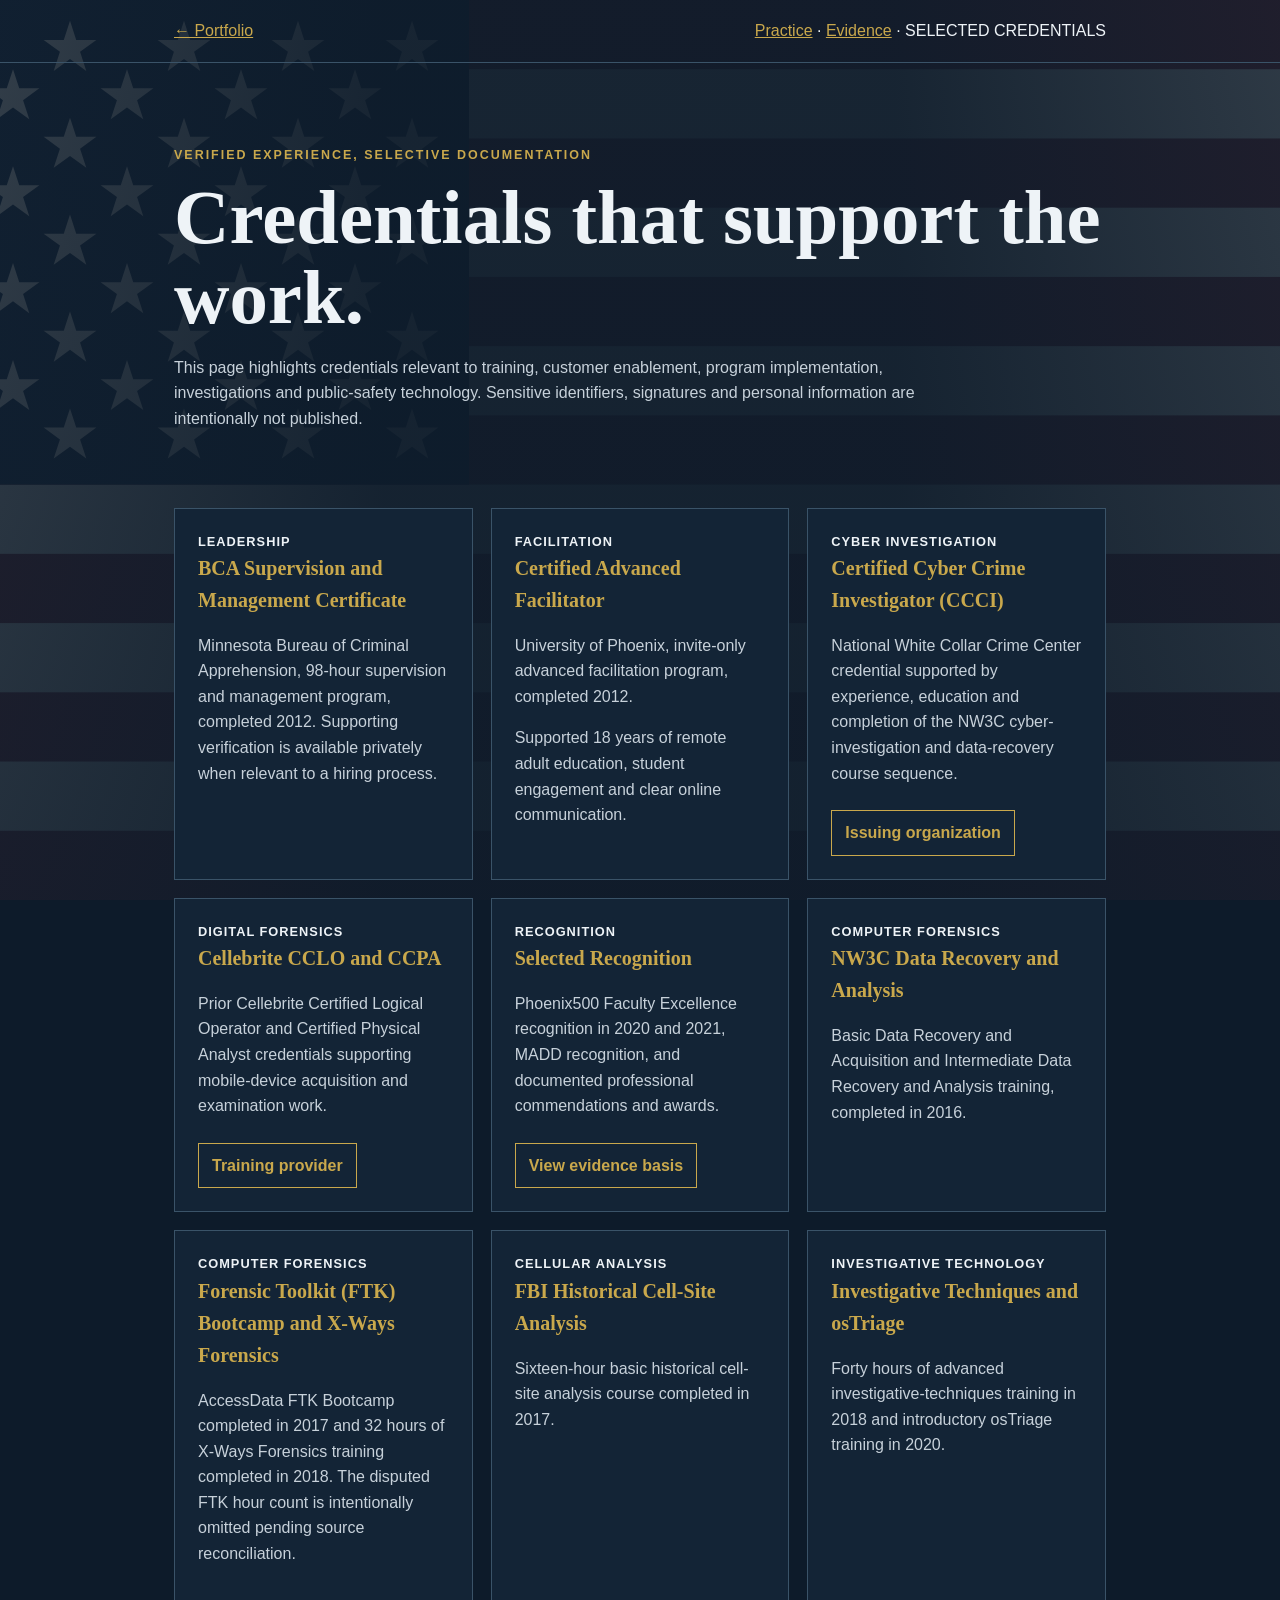
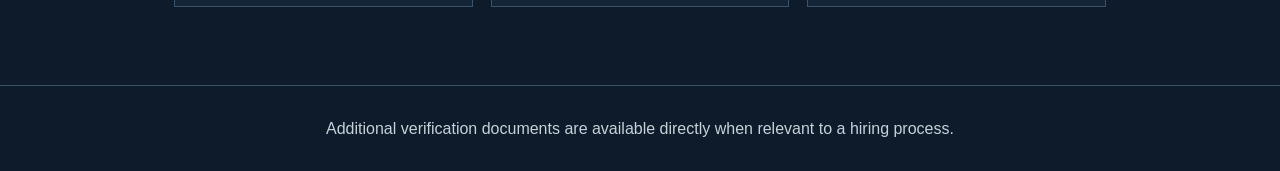
==== credentials.html @ f88aceea "Merge cc79af86b27070458f4d39dc75e266ed11f400db into a8018fe9bbebf81c0fb57d9bc618fae2a28ee310" ====
<!doctype html>
<html lang="en">
<head>
  <meta charset="utf-8">
  <meta name="viewport" content="width=device-width, initial-scale=1">
  <title>Troy Hokanson | Credentials</title>
  <meta name="description" content="Selected leadership, facilitation, investigative and digital-forensic credentials for Troy Hokanson.">
  <link rel="canonical" href="https://TroyHokanson.com/credentials.html">
  <style>
    :root { --navy:#0d1b2a; --gold:#c9a84c; --text:#eef3f7; --muted:#c7d1da; --card:#132436; --line:#3a5368; }
    * { box-sizing:border-box; }
    body { margin:0; background:var(--navy); color:var(--text); font-family:Arial,sans-serif; line-height:1.6; }
    a { color:var(--gold); }
    a:focus-visible { outline:3px solid var(--gold); outline-offset:4px; }
    .skip-link { position:absolute; left:-9999px; top:0; padding:10px 14px; background:var(--gold); color:var(--navy); }
    .skip-link:focus { left:12px; top:12px; }
    nav { border-bottom:1px solid var(--line); }
    nav div, main { max-width:980px; margin:auto; padding:18px 24px; }
    nav div { display:flex; justify-content:space-between; gap:18px; }
    .hero { padding:65px 0 30px; }
    .eyebrow { color:var(--gold); font-size:.78rem; font-weight:700; letter-spacing:2px; text-transform:uppercase; }
    h1, h2 { font-family:Georgia,serif; }
    h1 { font-size:clamp(2.5rem,7vw,4.8rem); line-height:1.05; margin:12px 0; }
    .lead { color:var(--muted); max-width:780px; }
    .grid { display:grid; grid-template-columns:repeat(auto-fit,minmax(270px,1fr)); gap:18px; margin:30px 0 60px; }
    .card { background:var(--card); border:1px solid var(--line); padding:23px; }
    .card h2 { font-size:1.25rem; color:var(--gold); margin-top:0; }
    .card p { color:var(--muted); }
    .tag { font-size:.8rem; font-weight:700; text-transform:uppercase; letter-spacing:1px; }
    .btn { display:inline-block; border:1px solid var(--gold); padding:9px 13px; text-decoration:none; font-weight:700; margin-top:8px; }
    footer { border-top:1px solid var(--line); text-align:center; padding:30px; color:var(--muted); }
  </style>
  <link rel="stylesheet" href="assets/flag-theme.css?v=20260912">
</head>
<body>
  <a class="skip-link" href="#main">Skip to main content</a>
  <nav aria-label="Credential navigation"><div><a href="index.html">← Portfolio</a><span><a href="practice.html">Practice</a> · <a href="evidence.html">Evidence</a> · SELECTED CREDENTIALS</span></div></nav>
  <main id="main">
    <header class="hero">
      <div class="eyebrow">Verified Experience, Selective Documentation</div>
      <h1>Credentials that support the work.</h1>
      <p class="lead">This page highlights credentials relevant to training, customer enablement, program implementation, investigations and public-safety technology. Sensitive identifiers, signatures and personal information are intentionally not published.</p>
    </header>
    <div class="grid">
      <article class="card"><div class="tag">Leadership</div><h2>BCA Supervision and Management Certificate</h2><p>Minnesota Bureau of Criminal Apprehension, 98-hour supervision and management program, completed 2012. Supporting verification is available privately when relevant to a hiring process.</p></article>
      <article class="card"><div class="tag">Facilitation</div><h2>Certified Advanced Facilitator</h2><p>University of Phoenix, invite-only advanced facilitation program, completed 2012.</p><p>Supported 18 years of remote adult education, student engagement and clear online communication.</p></article>
      <article class="card"><div class="tag">Cyber Investigation</div><h2>Certified Cyber Crime Investigator (CCCI)</h2><p>National White Collar Crime Center credential supported by experience, education and completion of the NW3C cyber-investigation and data-recovery course sequence.</p><a class="btn" href="https://www.nw3c.org/" target="_blank" rel="noopener noreferrer">Issuing organization</a></article>
      <article class="card"><div class="tag">Digital Forensics</div><h2>Cellebrite CCLO and CCPA</h2><p>Prior Cellebrite Certified Logical Operator and Certified Physical Analyst credentials supporting mobile-device acquisition and examination work.</p><a class="btn" href="https://cellebrite.com/en/training/" target="_blank" rel="noopener noreferrer">Training provider</a></article>
      <article class="card"><div class="tag">Recognition</div><h2>Selected Recognition</h2><p>Phoenix500 Faculty Excellence recognition in 2020 and 2021, MADD recognition, and documented professional commendations and awards.</p><a class="btn" href="evidence.html#AWARD-PHOENIX500">View evidence basis</a></article>
      <article class="card"><div class="tag">Computer Forensics</div><h2>NW3C Data Recovery and Analysis</h2><p>Basic Data Recovery and Acquisition and Intermediate Data Recovery and Analysis training, completed in 2016.</p></article>
      <article class="card"><div class="tag">Computer Forensics</div><h2>Forensic Toolkit (FTK) Bootcamp and X-Ways Forensics</h2><p>AccessData FTK Bootcamp completed in 2017 and 32 hours of X-Ways Forensics training completed in 2018. The disputed FTK hour count is intentionally omitted pending source reconciliation.</p></article>
      <article class="card"><div class="tag">Cellular Analysis</div><h2>FBI Historical Cell-Site Analysis</h2><p>Sixteen-hour basic historical cell-site analysis course completed in 2017.</p></article>
      <article class="card"><div class="tag">Investigative Technology</div><h2>Investigative Techniques and osTriage</h2><p>Forty hours of advanced investigative-techniques training in 2018 and introductory osTriage training in 2020.</p></article>
    </div>
  </main>
  <footer>Additional verification documents are available directly when relevant to a hiring process.</footer>
</body>
</html>
---- assets/flag-theme.css ----
/* A subdued flag behind the content; cards keep their opaque surfaces. */
body { isolation:isolate; }
body::before {
  content:"";
  position:fixed;
  inset:0;
  z-index:-1;
  pointer-events:none;
  background-image:
    linear-gradient(90deg,rgba(13,27,42,.82),rgba(13,27,42,.95) 30%,rgba(13,27,42,.95) 70%,rgba(13,27,42,.84)),
    linear-gradient(180deg,rgba(13,27,42,.1),rgba(13,27,42,.5)),
    url("flag-background.svg");
  background-size:cover;
  background-position:center;
  background-repeat:no-repeat;
}
.hero-wrap { background:transparent; }
@media (max-width:700px) {
  body::before { opacity:.55; background-position:left center; }
}
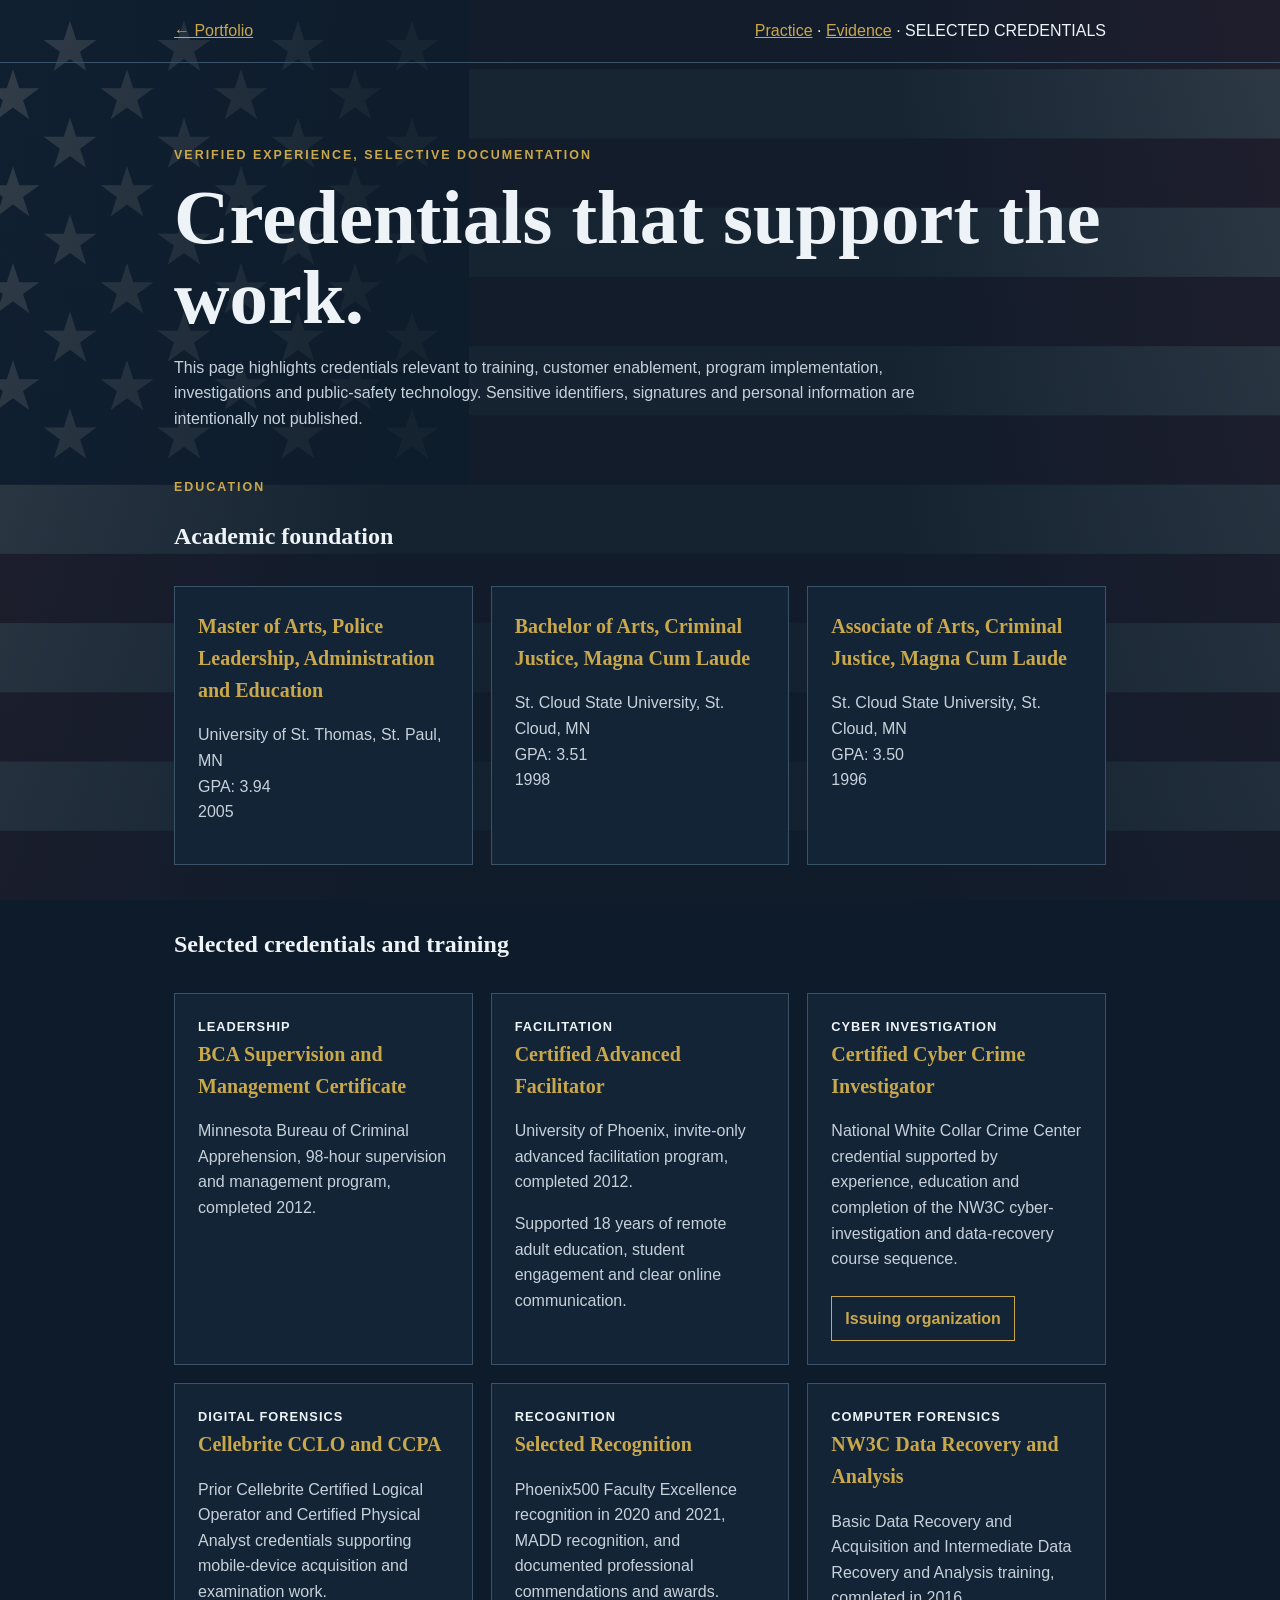
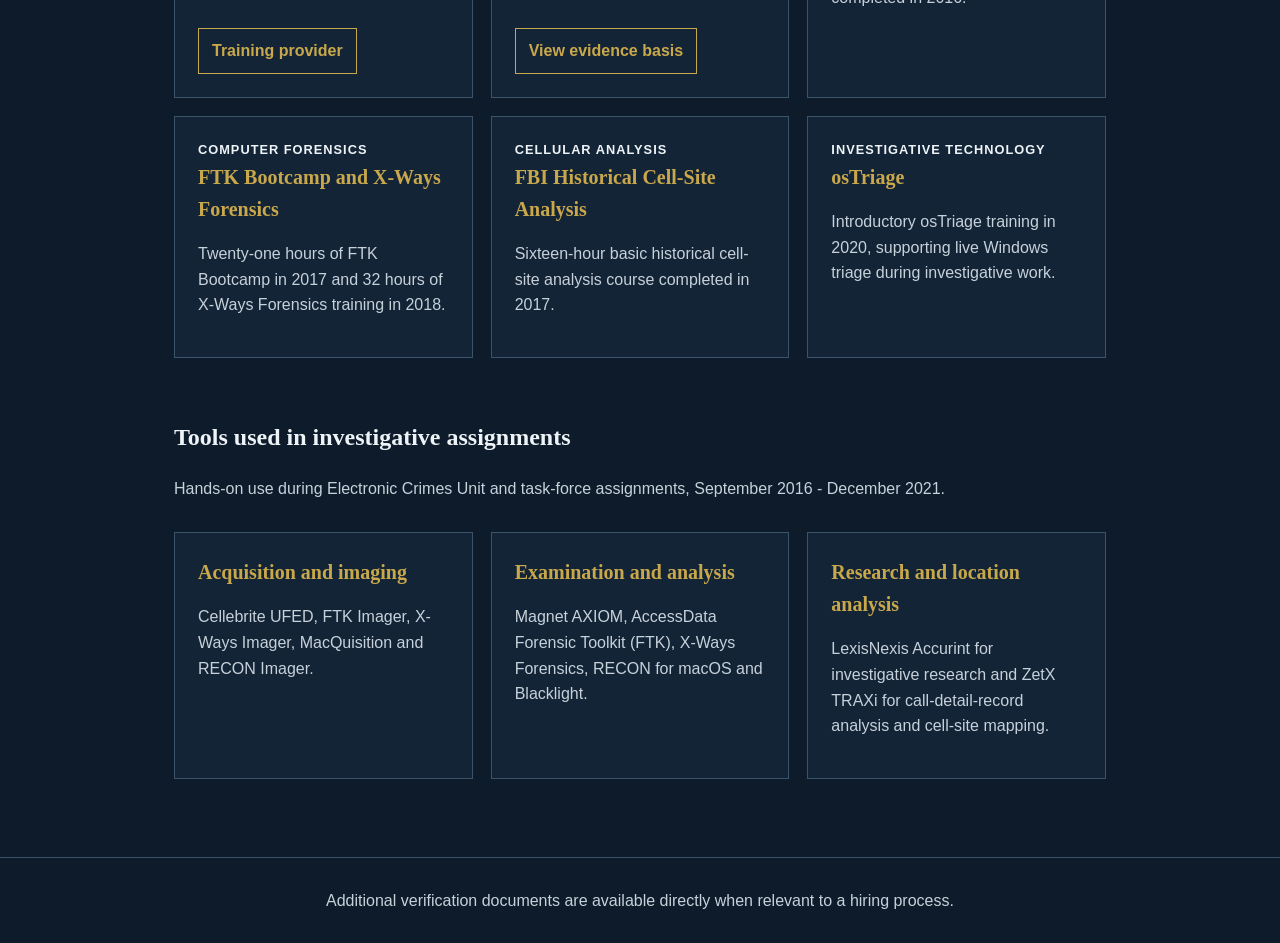
==== commit 391cb8fa: "Add portrait and verified education; correct portfolio experience claims" ====
--- a/credentials.html
+++ b/credentials.html
@@ -41,17 +41,31 @@
       <h1>Credentials that support the work.</h1>
       <p class="lead">This page highlights credentials relevant to training, customer enablement, program implementation, investigations and public-safety technology. Sensitive identifiers, signatures and personal information are intentionally not published.</p>
     </header>
+    <section id="education" aria-labelledby="education-heading">
+      <div class="eyebrow">Education</div><h2 id="education-heading">Academic foundation</h2>
+      <div class="grid">
+        <article class="card"><h2>Master of Arts, Police Leadership, Administration and Education</h2><p>University of St. Thomas, St. Paul, MN<br>GPA: 3.94<br>2005</p></article>
+        <article class="card"><h2>Bachelor of Arts, Criminal Justice, Magna Cum Laude</h2><p>St. Cloud State University, St. Cloud, MN<br>GPA: 3.51<br>1998</p></article>
+        <article class="card"><h2>Associate of Arts, Criminal Justice, Magna Cum Laude</h2><p>St. Cloud State University, St. Cloud, MN<br>GPA: 3.50<br>1996</p></article>
+      </div>
+    </section>
+    <h2>Selected credentials and training</h2>
     <div class="grid">
-      <article class="card"><div class="tag">Leadership</div><h2>BCA Supervision and Management Certificate</h2><p>Minnesota Bureau of Criminal Apprehension, 98-hour supervision and management program, completed 2012. Supporting verification is available privately when relevant to a hiring process.</p></article>
+      <article class="card"><div class="tag">Leadership</div><h2>BCA Supervision and Management Certificate</h2><p>Minnesota Bureau of Criminal Apprehension, 98-hour supervision and management program, completed 2012.</p></article>
       <article class="card"><div class="tag">Facilitation</div><h2>Certified Advanced Facilitator</h2><p>University of Phoenix, invite-only advanced facilitation program, completed 2012.</p><p>Supported 18 years of remote adult education, student engagement and clear online communication.</p></article>
-      <article class="card"><div class="tag">Cyber Investigation</div><h2>Certified Cyber Crime Investigator (CCCI)</h2><p>National White Collar Crime Center credential supported by experience, education and completion of the NW3C cyber-investigation and data-recovery course sequence.</p><a class="btn" href="https://www.nw3c.org/" target="_blank" rel="noopener noreferrer">Issuing organization</a></article>
+      <article class="card"><div class="tag">Cyber Investigation</div><h2>Certified Cyber Crime Investigator</h2><p>National White Collar Crime Center credential supported by experience, education and completion of the NW3C cyber-investigation and data-recovery course sequence.</p><a class="btn" href="https://www.nw3c.org/" target="_blank" rel="noopener noreferrer">Issuing organization</a></article>
       <article class="card"><div class="tag">Digital Forensics</div><h2>Cellebrite CCLO and CCPA</h2><p>Prior Cellebrite Certified Logical Operator and Certified Physical Analyst credentials supporting mobile-device acquisition and examination work.</p><a class="btn" href="https://cellebrite.com/en/training/" target="_blank" rel="noopener noreferrer">Training provider</a></article>
       <article class="card"><div class="tag">Recognition</div><h2>Selected Recognition</h2><p>Phoenix500 Faculty Excellence recognition in 2020 and 2021, MADD recognition, and documented professional commendations and awards.</p><a class="btn" href="evidence.html#AWARD-PHOENIX500">View evidence basis</a></article>
       <article class="card"><div class="tag">Computer Forensics</div><h2>NW3C Data Recovery and Analysis</h2><p>Basic Data Recovery and Acquisition and Intermediate Data Recovery and Analysis training, completed in 2016.</p></article>
-      <article class="card"><div class="tag">Computer Forensics</div><h2>Forensic Toolkit (FTK) Bootcamp and X-Ways Forensics</h2><p>AccessData FTK Bootcamp completed in 2017 and 32 hours of X-Ways Forensics training completed in 2018. The disputed FTK hour count is intentionally omitted pending source reconciliation.</p></article>
+      <article class="card"><div class="tag">Computer Forensics</div><h2>FTK Bootcamp and X-Ways Forensics</h2><p>Twenty-one hours of FTK Bootcamp in 2017 and 32 hours of X-Ways Forensics training in 2018.</p></article>
       <article class="card"><div class="tag">Cellular Analysis</div><h2>FBI Historical Cell-Site Analysis</h2><p>Sixteen-hour basic historical cell-site analysis course completed in 2017.</p></article>
-      <article class="card"><div class="tag">Investigative Technology</div><h2>Investigative Techniques and osTriage</h2><p>Forty hours of advanced investigative-techniques training in 2018 and introductory osTriage training in 2020.</p></article>
+      <article class="card"><div class="tag">Investigative Technology</div><h2>osTriage</h2><p>Introductory osTriage training in 2020, supporting live Windows triage during investigative work.</p></article>
     </div>
+    <section aria-labelledby="tools-heading"><h2 id="tools-heading">Tools used in investigative assignments</h2><p class="lead">Hands-on use during Electronic Crimes Unit and task-force assignments, September 2016 - December 2021.</p><div class="grid">
+      <article class="card"><h2>Acquisition and imaging</h2><p>Cellebrite UFED, FTK Imager, X-Ways Imager, MacQuisition and RECON Imager.</p></article>
+      <article class="card"><h2>Examination and analysis</h2><p>Magnet AXIOM, AccessData Forensic Toolkit (FTK), X-Ways Forensics, RECON for macOS and Blacklight.</p></article>
+      <article class="card"><h2>Research and location analysis</h2><p>LexisNexis Accurint for investigative research and ZetX TRAXi for call-detail-record analysis and cell-site mapping.</p></article>
+    </div></section>
   </main>
   <footer>Additional verification documents are available directly when relevant to a hiring process.</footer>
 </body>
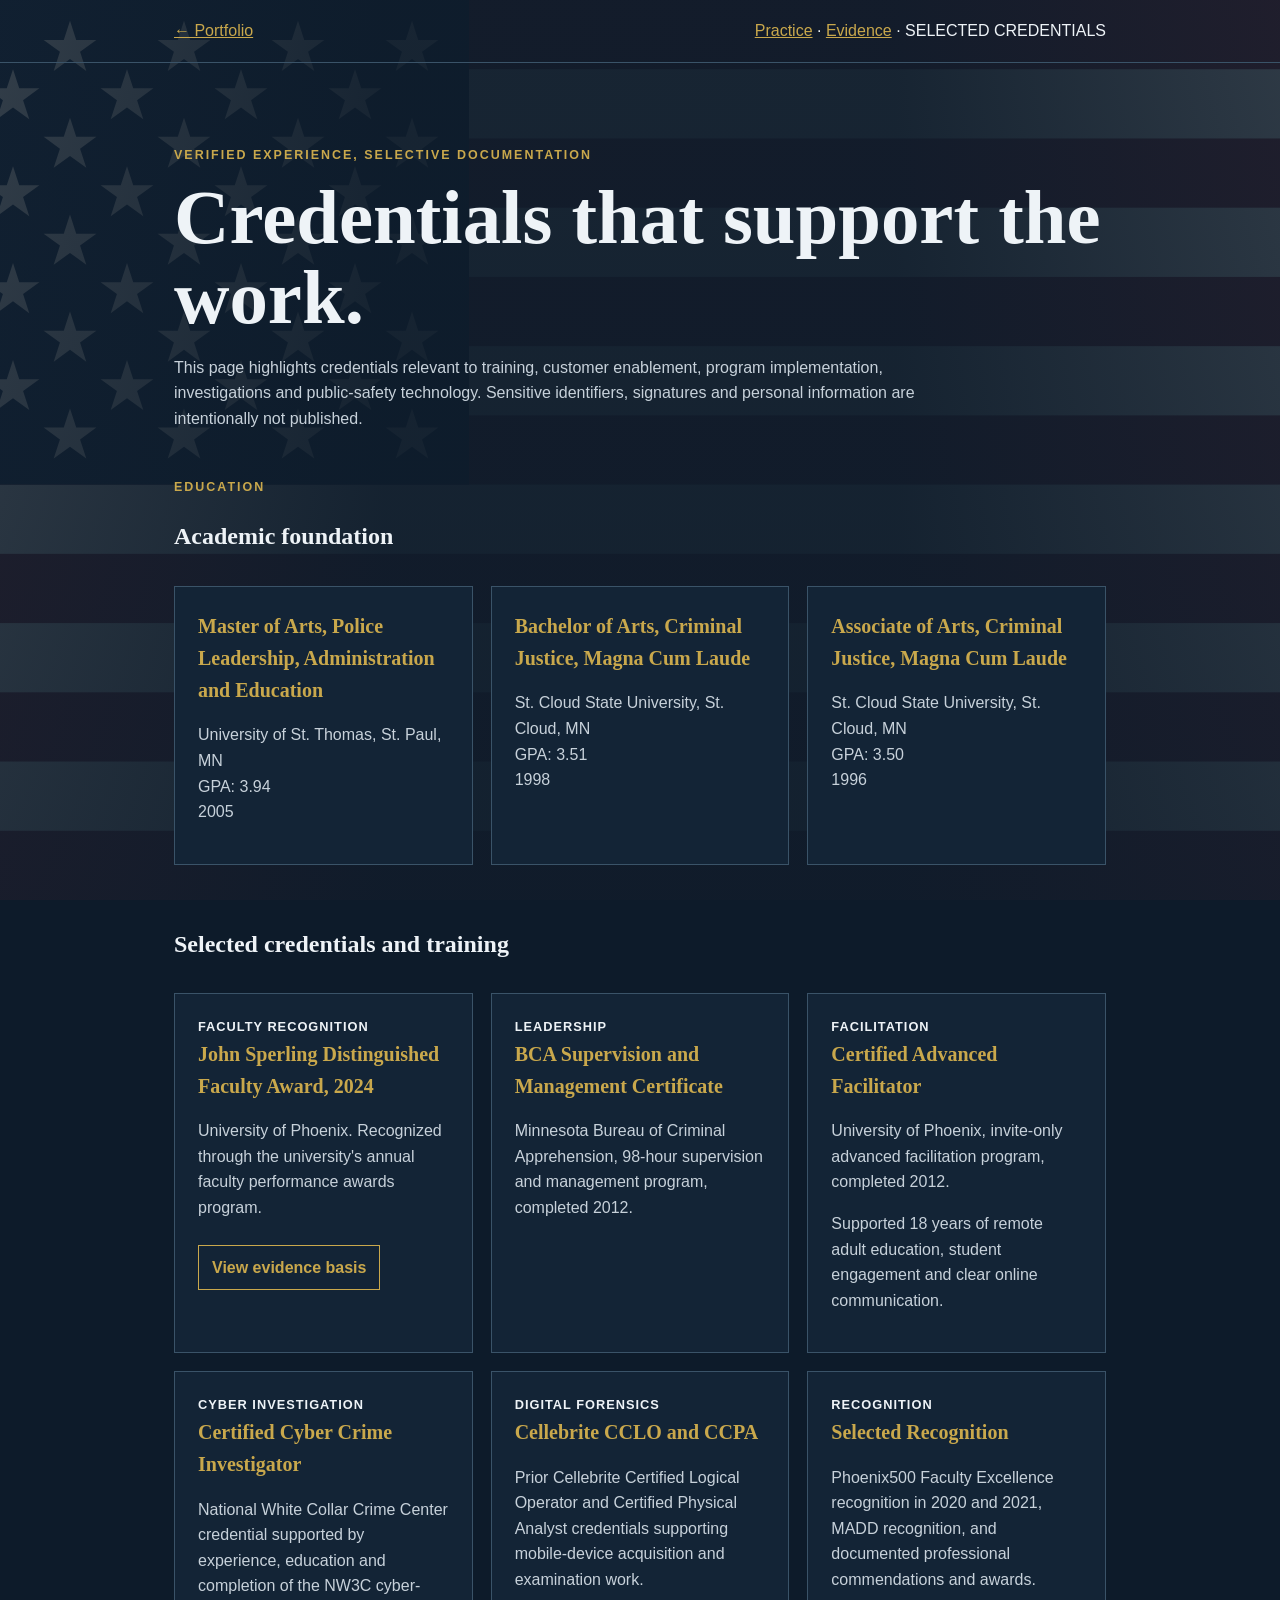
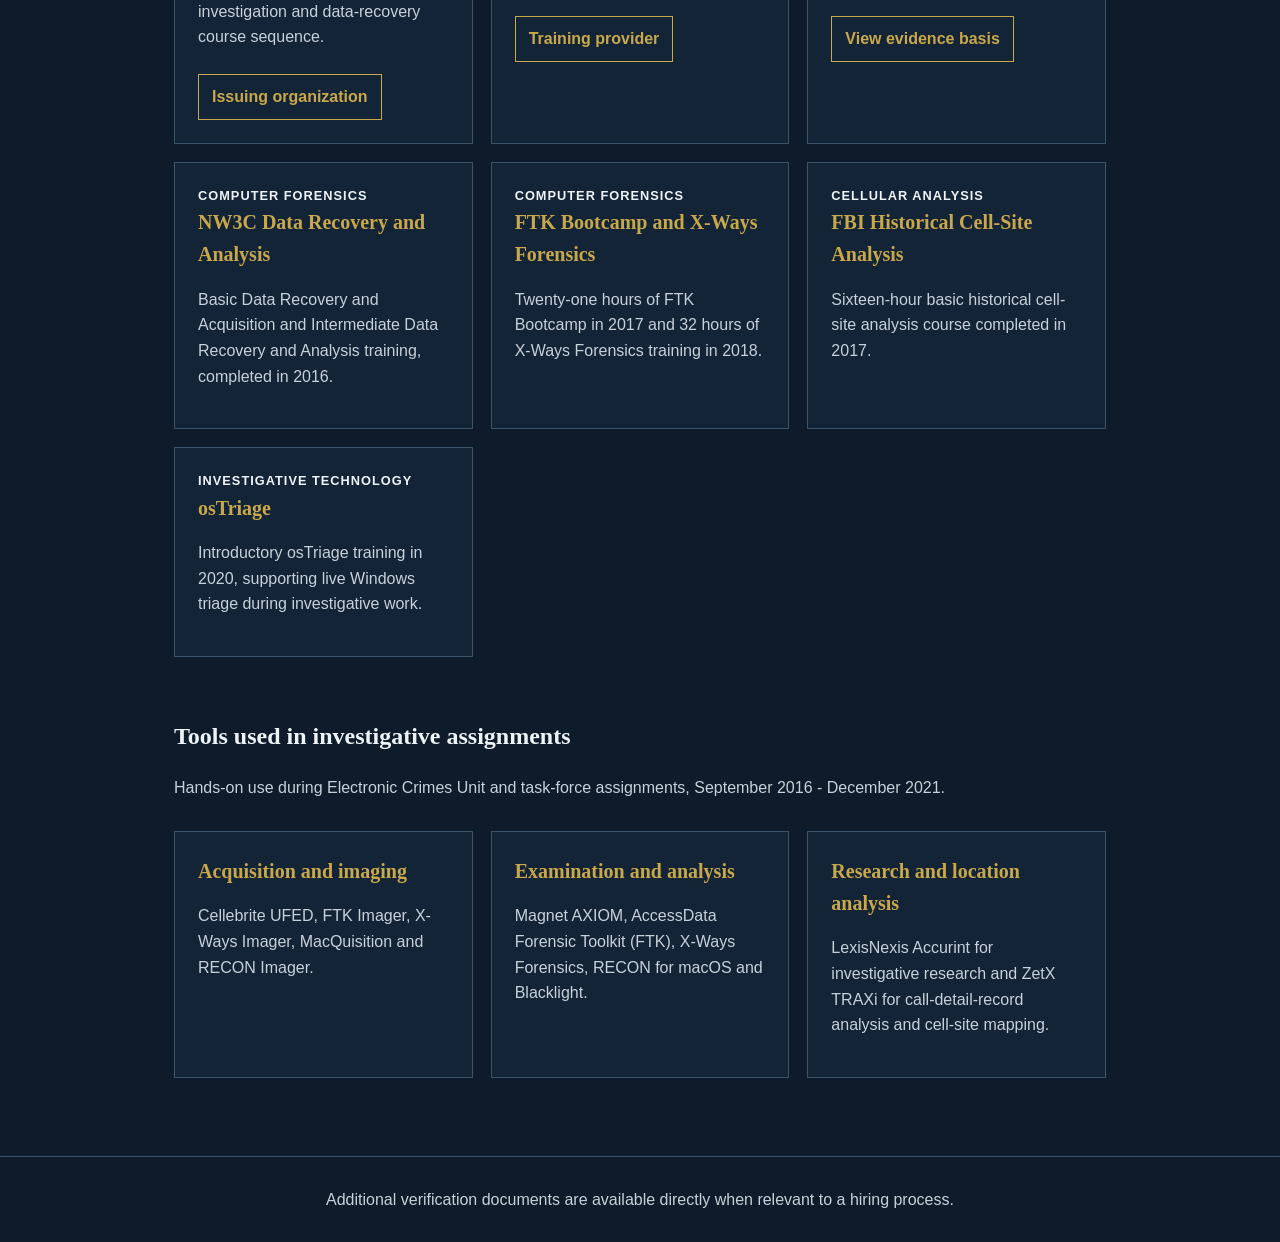
==== commit 73fe7932: "Add verified 2024 John Sperling Distinguished Faculty Award" ====
--- a/credentials.html
+++ b/credentials.html
@@ -51,6 +51,7 @@
     </section>
     <h2>Selected credentials and training</h2>
     <div class="grid">
+      <article class="card"><div class="tag">Faculty Recognition</div><h2>John Sperling Distinguished Faculty Award, 2024</h2><p>University of Phoenix. Recognized through the university's annual faculty performance awards program.</p><a class="btn" href="evidence.html#AWARD-SPERLING-2024">View evidence basis</a></article>
       <article class="card"><div class="tag">Leadership</div><h2>BCA Supervision and Management Certificate</h2><p>Minnesota Bureau of Criminal Apprehension, 98-hour supervision and management program, completed 2012.</p></article>
       <article class="card"><div class="tag">Facilitation</div><h2>Certified Advanced Facilitator</h2><p>University of Phoenix, invite-only advanced facilitation program, completed 2012.</p><p>Supported 18 years of remote adult education, student engagement and clear online communication.</p></article>
       <article class="card"><div class="tag">Cyber Investigation</div><h2>Certified Cyber Crime Investigator</h2><p>National White Collar Crime Center credential supported by experience, education and completion of the NW3C cyber-investigation and data-recovery course sequence.</p><a class="btn" href="https://www.nw3c.org/" target="_blank" rel="noopener noreferrer">Issuing organization</a></article>
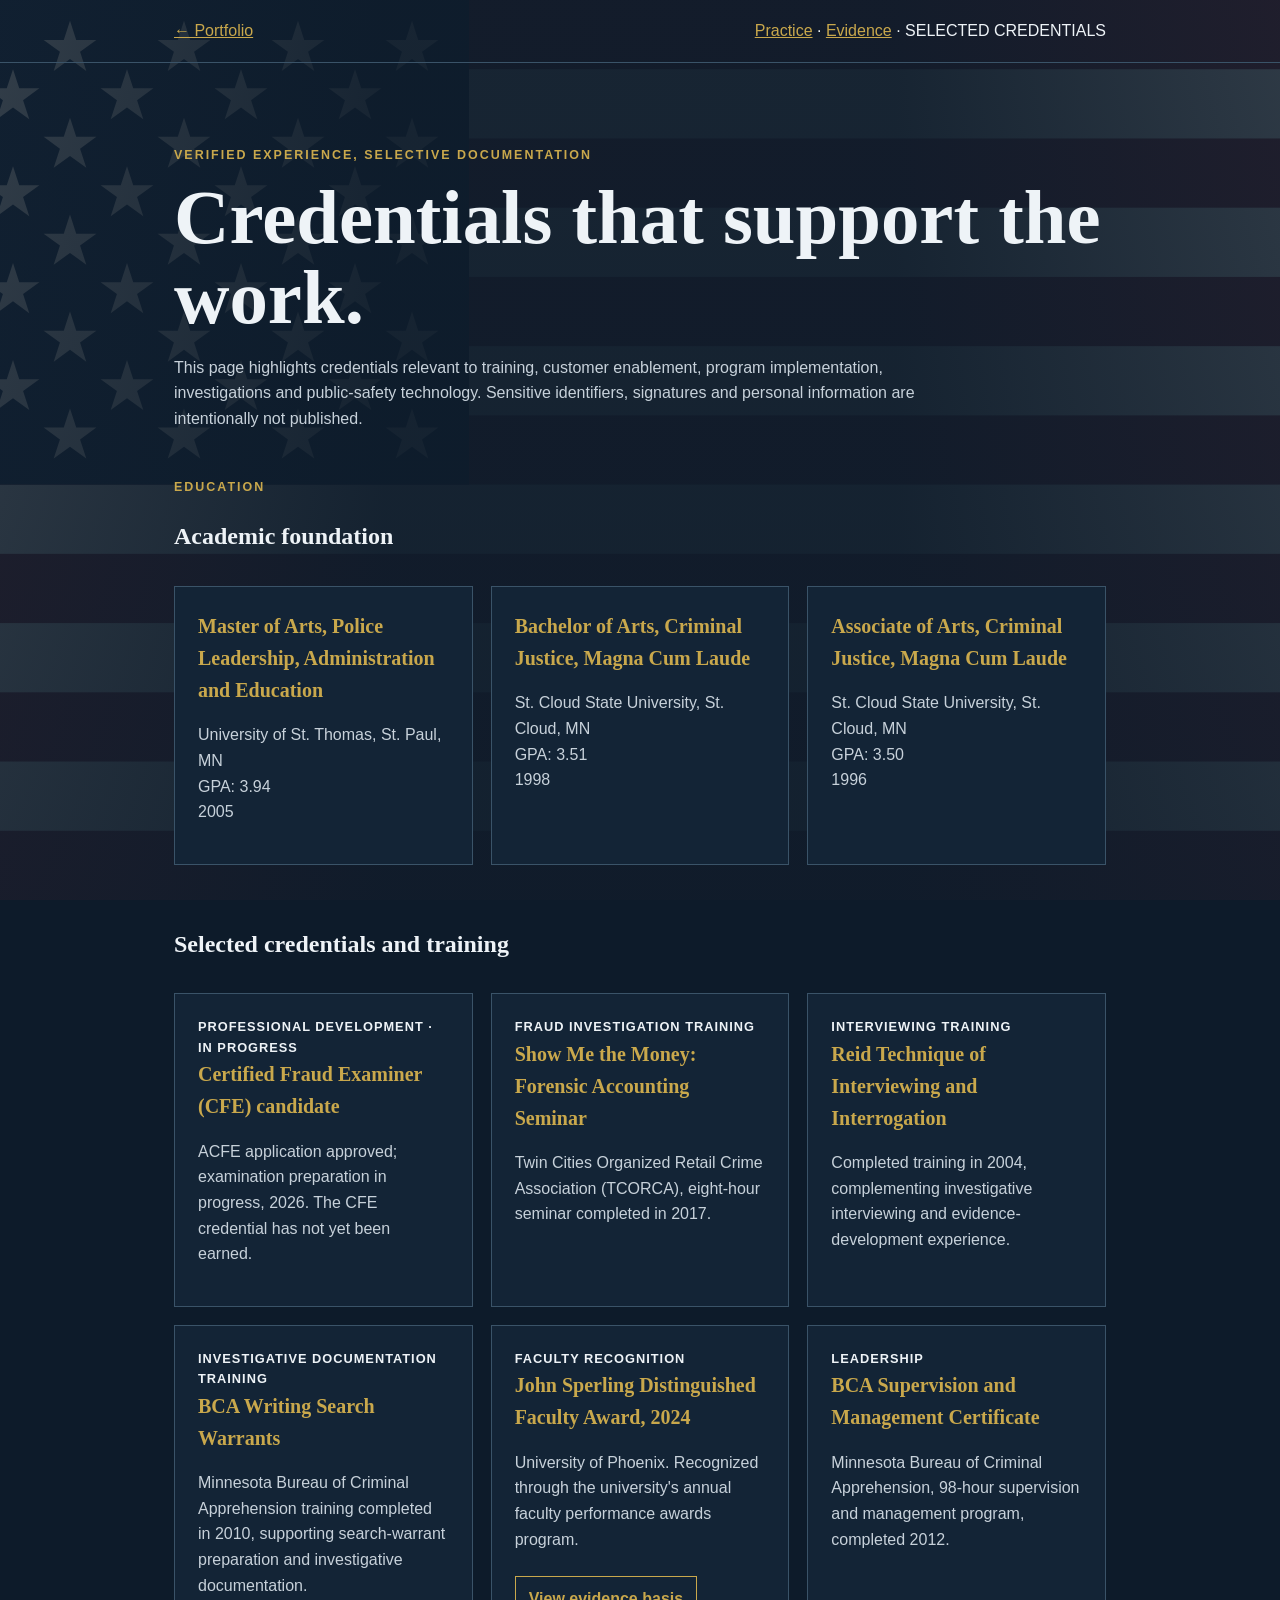
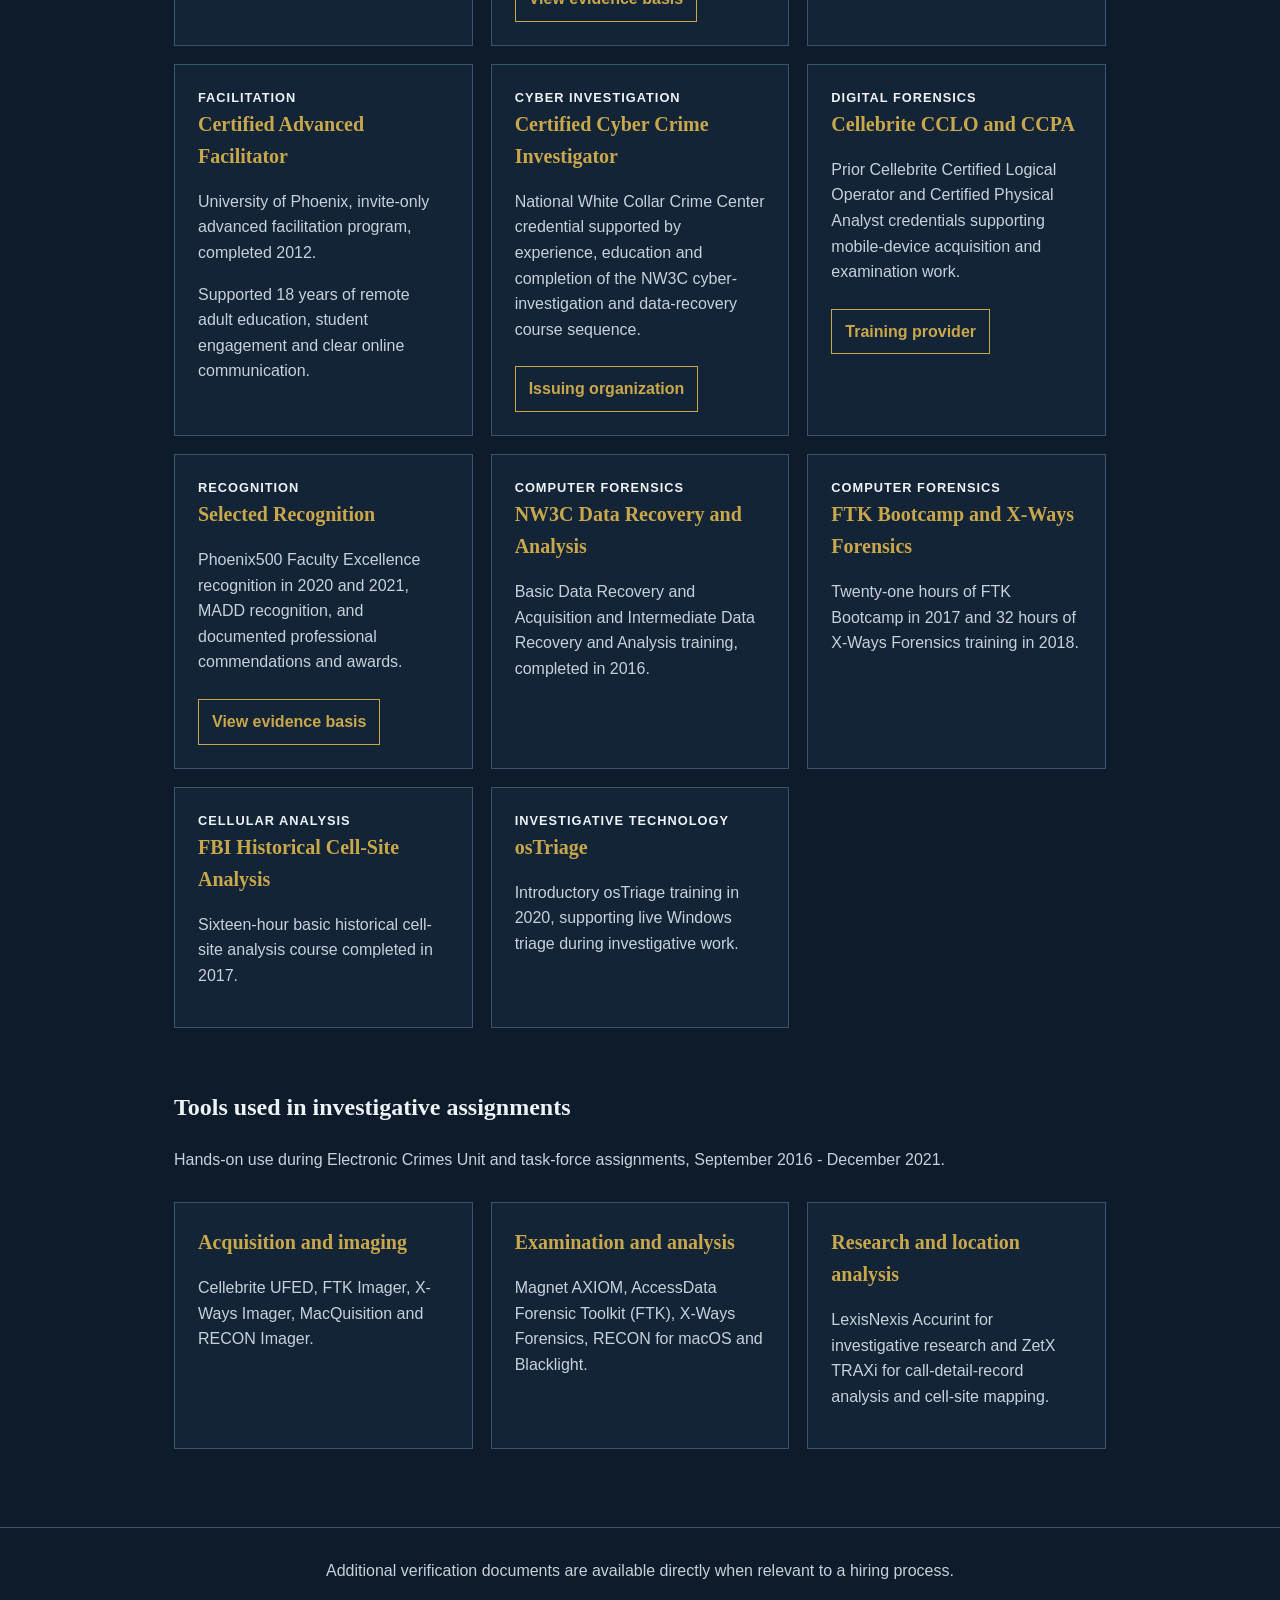
==== commit 234056c6: "Add verified investigative training and clearly labeled CFE preparation" ====
--- a/credentials.html
+++ b/credentials.html
@@ -49,8 +49,12 @@
         <article class="card"><h2>Associate of Arts, Criminal Justice, Magna Cum Laude</h2><p>St. Cloud State University, St. Cloud, MN<br>GPA: 3.50<br>1996</p></article>
       </div>
     </section>
-    <h2>Selected credentials and training</h2>
+    <h2 id="selected-training">Selected credentials and training</h2>
     <div class="grid">
+      <article class="card" id="cfe-preparation"><div class="tag">Professional Development · In Progress</div><h2>Certified Fraud Examiner (CFE) candidate</h2><p>ACFE application approved; examination preparation in progress, 2026. The CFE credential has not yet been earned.</p></article>
+      <article class="card" id="forensic-accounting"><div class="tag">Fraud Investigation Training</div><h2>Show Me the Money: Forensic Accounting Seminar</h2><p>Twin Cities Organized Retail Crime Association (TCORCA), eight-hour seminar completed in 2017.</p></article>
+      <article class="card" id="interviewing"><div class="tag">Interviewing Training</div><h2>Reid Technique of Interviewing and Interrogation</h2><p>Completed training in 2004, complementing investigative interviewing and evidence-development experience.</p></article>
+      <article class="card" id="search-warrant-training"><div class="tag">Investigative Documentation Training</div><h2>BCA Writing Search Warrants</h2><p>Minnesota Bureau of Criminal Apprehension training completed in 2010, supporting search-warrant preparation and investigative documentation.</p></article>
       <article class="card"><div class="tag">Faculty Recognition</div><h2>John Sperling Distinguished Faculty Award, 2024</h2><p>University of Phoenix. Recognized through the university's annual faculty performance awards program.</p><a class="btn" href="evidence.html#AWARD-SPERLING-2024">View evidence basis</a></article>
       <article class="card"><div class="tag">Leadership</div><h2>BCA Supervision and Management Certificate</h2><p>Minnesota Bureau of Criminal Apprehension, 98-hour supervision and management program, completed 2012.</p></article>
       <article class="card"><div class="tag">Facilitation</div><h2>Certified Advanced Facilitator</h2><p>University of Phoenix, invite-only advanced facilitation program, completed 2012.</p><p>Supported 18 years of remote adult education, student engagement and clear online communication.</p></article>
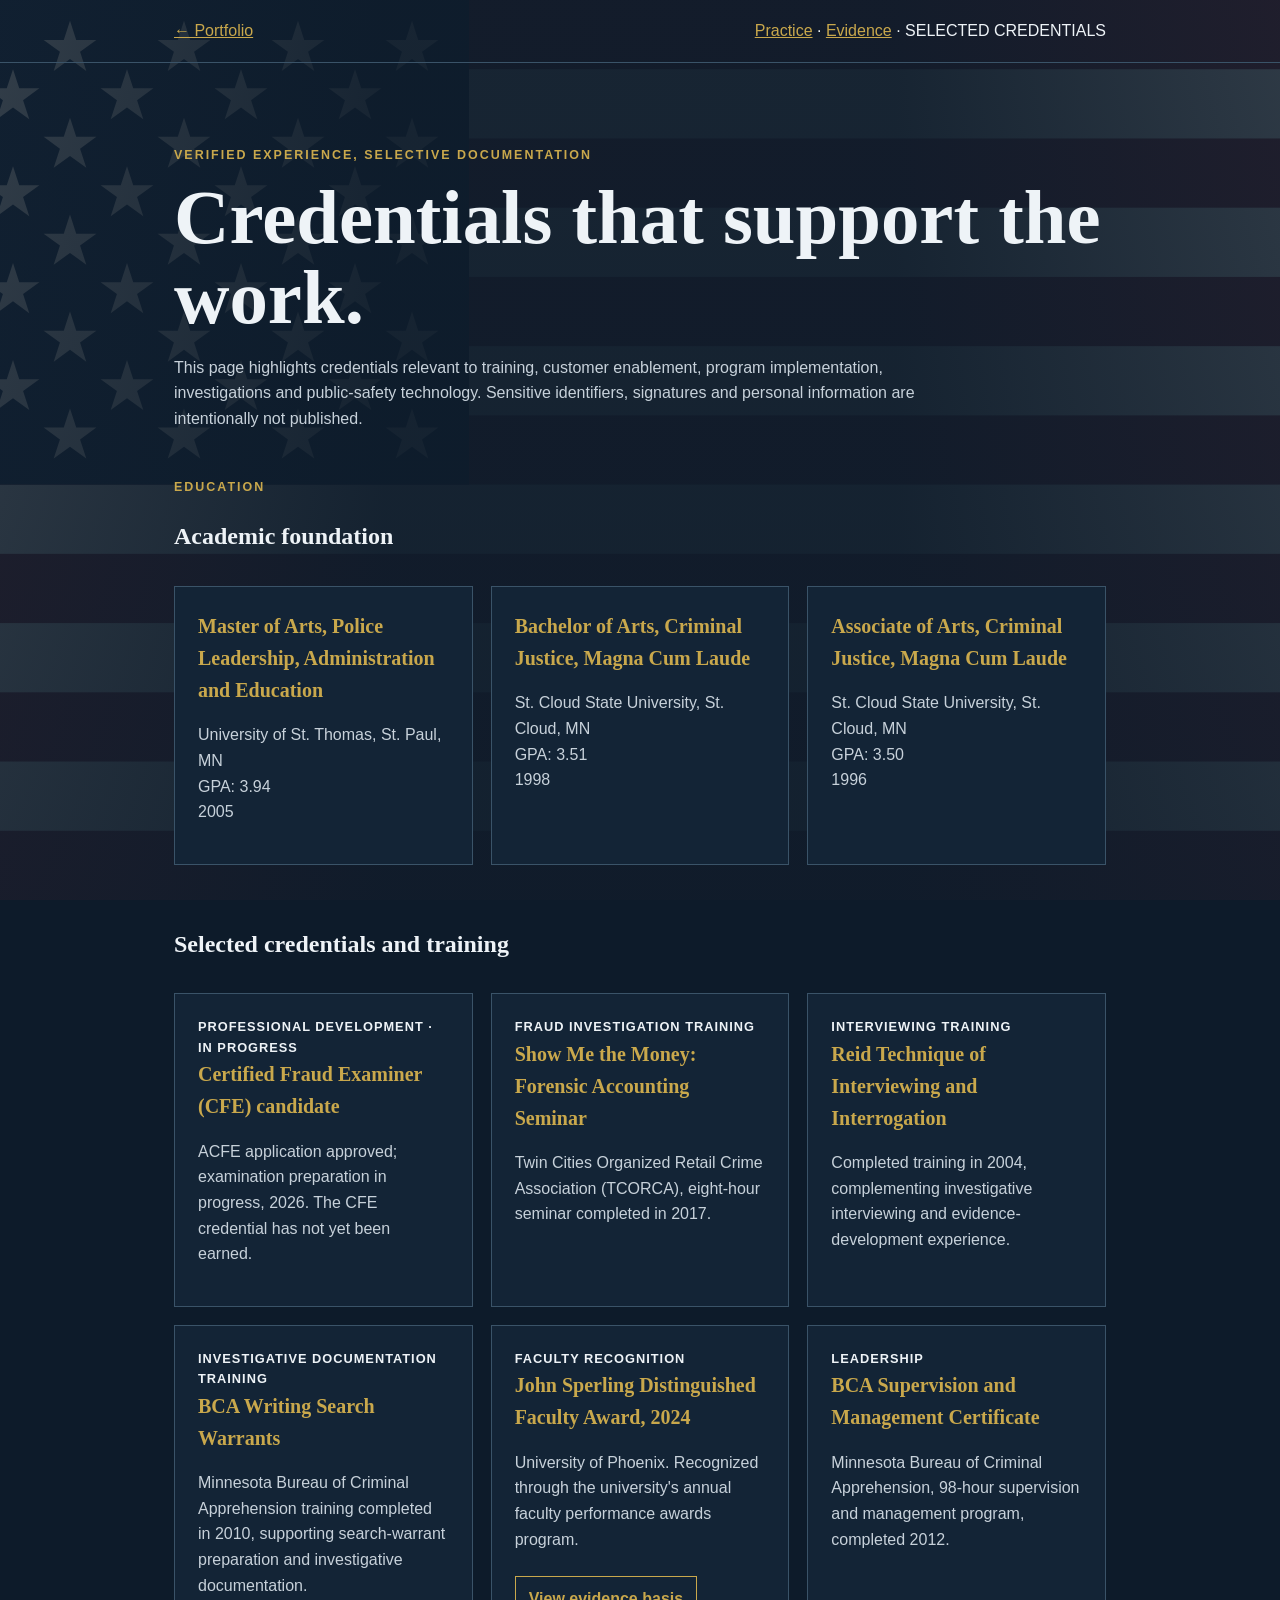
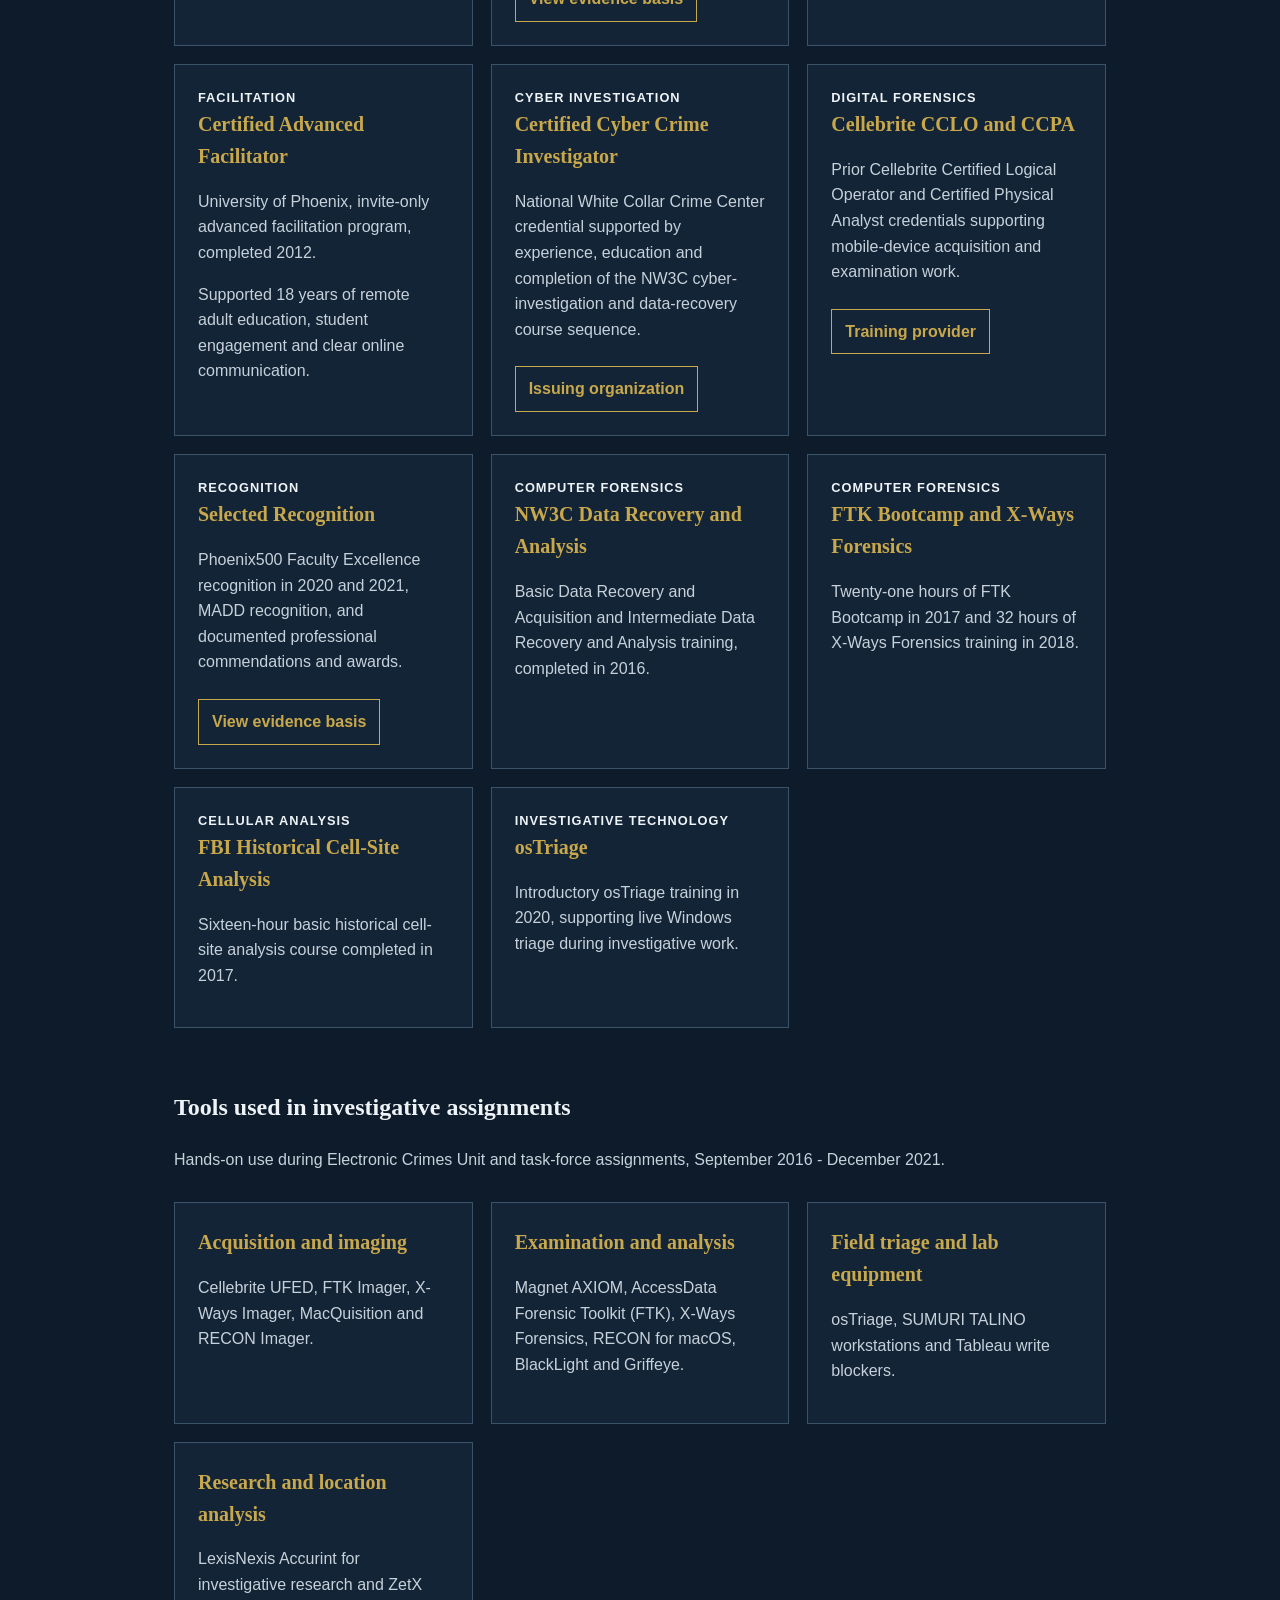
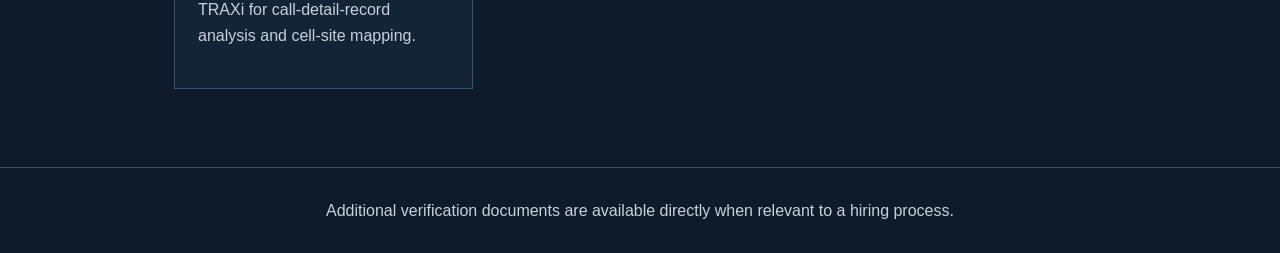
==== commit 55326b83: "Refresh portfolio with officer training and digital forensics examples" ====
--- a/credentials.html
+++ b/credentials.html
@@ -1,77 +1,78 @@
-<!doctype html>
-<html lang="en">
-<head>
-  <meta charset="utf-8">
-  <meta name="viewport" content="width=device-width, initial-scale=1">
-  <title>Troy Hokanson | Credentials</title>
-  <meta name="description" content="Selected leadership, facilitation, investigative and digital-forensic credentials for Troy Hokanson.">
-  <link rel="canonical" href="https://TroyHokanson.com/credentials.html">
-  <style>
-    :root { --navy:#0d1b2a; --gold:#c9a84c; --text:#eef3f7; --muted:#c7d1da; --card:#132436; --line:#3a5368; }
-    * { box-sizing:border-box; }
-    body { margin:0; background:var(--navy); color:var(--text); font-family:Arial,sans-serif; line-height:1.6; }
-    a { color:var(--gold); }
-    a:focus-visible { outline:3px solid var(--gold); outline-offset:4px; }
-    .skip-link { position:absolute; left:-9999px; top:0; padding:10px 14px; background:var(--gold); color:var(--navy); }
-    .skip-link:focus { left:12px; top:12px; }
-    nav { border-bottom:1px solid var(--line); }
-    nav div, main { max-width:980px; margin:auto; padding:18px 24px; }
-    nav div { display:flex; justify-content:space-between; gap:18px; }
-    .hero { padding:65px 0 30px; }
-    .eyebrow { color:var(--gold); font-size:.78rem; font-weight:700; letter-spacing:2px; text-transform:uppercase; }
-    h1, h2 { font-family:Georgia,serif; }
-    h1 { font-size:clamp(2.5rem,7vw,4.8rem); line-height:1.05; margin:12px 0; }
-    .lead { color:var(--muted); max-width:780px; }
-    .grid { display:grid; grid-template-columns:repeat(auto-fit,minmax(270px,1fr)); gap:18px; margin:30px 0 60px; }
-    .card { background:var(--card); border:1px solid var(--line); padding:23px; }
-    .card h2 { font-size:1.25rem; color:var(--gold); margin-top:0; }
-    .card p { color:var(--muted); }
-    .tag { font-size:.8rem; font-weight:700; text-transform:uppercase; letter-spacing:1px; }
-    .btn { display:inline-block; border:1px solid var(--gold); padding:9px 13px; text-decoration:none; font-weight:700; margin-top:8px; }
-    footer { border-top:1px solid var(--line); text-align:center; padding:30px; color:var(--muted); }
-  </style>
-  <link rel="stylesheet" href="assets/flag-theme.css?v=20260912">
-</head>
-<body>
-  <a class="skip-link" href="#main">Skip to main content</a>
-  <nav aria-label="Credential navigation"><div><a href="index.html">← Portfolio</a><span><a href="practice.html">Practice</a> · <a href="evidence.html">Evidence</a> · SELECTED CREDENTIALS</span></div></nav>
-  <main id="main">
-    <header class="hero">
-      <div class="eyebrow">Verified Experience, Selective Documentation</div>
-      <h1>Credentials that support the work.</h1>
-      <p class="lead">This page highlights credentials relevant to training, customer enablement, program implementation, investigations and public-safety technology. Sensitive identifiers, signatures and personal information are intentionally not published.</p>
-    </header>
-    <section id="education" aria-labelledby="education-heading">
-      <div class="eyebrow">Education</div><h2 id="education-heading">Academic foundation</h2>
-      <div class="grid">
-        <article class="card"><h2>Master of Arts, Police Leadership, Administration and Education</h2><p>University of St. Thomas, St. Paul, MN<br>GPA: 3.94<br>2005</p></article>
-        <article class="card"><h2>Bachelor of Arts, Criminal Justice, Magna Cum Laude</h2><p>St. Cloud State University, St. Cloud, MN<br>GPA: 3.51<br>1998</p></article>
-        <article class="card"><h2>Associate of Arts, Criminal Justice, Magna Cum Laude</h2><p>St. Cloud State University, St. Cloud, MN<br>GPA: 3.50<br>1996</p></article>
-      </div>
-    </section>
-    <h2 id="selected-training">Selected credentials and training</h2>
-    <div class="grid">
-      <article class="card" id="cfe-preparation"><div class="tag">Professional Development · In Progress</div><h2>Certified Fraud Examiner (CFE) candidate</h2><p>ACFE application approved; examination preparation in progress, 2026. The CFE credential has not yet been earned.</p></article>
-      <article class="card" id="forensic-accounting"><div class="tag">Fraud Investigation Training</div><h2>Show Me the Money: Forensic Accounting Seminar</h2><p>Twin Cities Organized Retail Crime Association (TCORCA), eight-hour seminar completed in 2017.</p></article>
-      <article class="card" id="interviewing"><div class="tag">Interviewing Training</div><h2>Reid Technique of Interviewing and Interrogation</h2><p>Completed training in 2004, complementing investigative interviewing and evidence-development experience.</p></article>
-      <article class="card" id="search-warrant-training"><div class="tag">Investigative Documentation Training</div><h2>BCA Writing Search Warrants</h2><p>Minnesota Bureau of Criminal Apprehension training completed in 2010, supporting search-warrant preparation and investigative documentation.</p></article>
-      <article class="card"><div class="tag">Faculty Recognition</div><h2>John Sperling Distinguished Faculty Award, 2024</h2><p>University of Phoenix. Recognized through the university's annual faculty performance awards program.</p><a class="btn" href="evidence.html#AWARD-SPERLING-2024">View evidence basis</a></article>
-      <article class="card"><div class="tag">Leadership</div><h2>BCA Supervision and Management Certificate</h2><p>Minnesota Bureau of Criminal Apprehension, 98-hour supervision and management program, completed 2012.</p></article>
-      <article class="card"><div class="tag">Facilitation</div><h2>Certified Advanced Facilitator</h2><p>University of Phoenix, invite-only advanced facilitation program, completed 2012.</p><p>Supported 18 years of remote adult education, student engagement and clear online communication.</p></article>
-      <article class="card"><div class="tag">Cyber Investigation</div><h2>Certified Cyber Crime Investigator</h2><p>National White Collar Crime Center credential supported by experience, education and completion of the NW3C cyber-investigation and data-recovery course sequence.</p><a class="btn" href="https://www.nw3c.org/" target="_blank" rel="noopener noreferrer">Issuing organization</a></article>
-      <article class="card"><div class="tag">Digital Forensics</div><h2>Cellebrite CCLO and CCPA</h2><p>Prior Cellebrite Certified Logical Operator and Certified Physical Analyst credentials supporting mobile-device acquisition and examination work.</p><a class="btn" href="https://cellebrite.com/en/training/" target="_blank" rel="noopener noreferrer">Training provider</a></article>
-      <article class="card"><div class="tag">Recognition</div><h2>Selected Recognition</h2><p>Phoenix500 Faculty Excellence recognition in 2020 and 2021, MADD recognition, and documented professional commendations and awards.</p><a class="btn" href="evidence.html#AWARD-PHOENIX500">View evidence basis</a></article>
-      <article class="card"><div class="tag">Computer Forensics</div><h2>NW3C Data Recovery and Analysis</h2><p>Basic Data Recovery and Acquisition and Intermediate Data Recovery and Analysis training, completed in 2016.</p></article>
-      <article class="card"><div class="tag">Computer Forensics</div><h2>FTK Bootcamp and X-Ways Forensics</h2><p>Twenty-one hours of FTK Bootcamp in 2017 and 32 hours of X-Ways Forensics training in 2018.</p></article>
-      <article class="card"><div class="tag">Cellular Analysis</div><h2>FBI Historical Cell-Site Analysis</h2><p>Sixteen-hour basic historical cell-site analysis course completed in 2017.</p></article>
-      <article class="card"><div class="tag">Investigative Technology</div><h2>osTriage</h2><p>Introductory osTriage training in 2020, supporting live Windows triage during investigative work.</p></article>
-    </div>
-    <section aria-labelledby="tools-heading"><h2 id="tools-heading">Tools used in investigative assignments</h2><p class="lead">Hands-on use during Electronic Crimes Unit and task-force assignments, September 2016 - December 2021.</p><div class="grid">
-      <article class="card"><h2>Acquisition and imaging</h2><p>Cellebrite UFED, FTK Imager, X-Ways Imager, MacQuisition and RECON Imager.</p></article>
-      <article class="card"><h2>Examination and analysis</h2><p>Magnet AXIOM, AccessData Forensic Toolkit (FTK), X-Ways Forensics, RECON for macOS and Blacklight.</p></article>
-      <article class="card"><h2>Research and location analysis</h2><p>LexisNexis Accurint for investigative research and ZetX TRAXi for call-detail-record analysis and cell-site mapping.</p></article>
-    </div></section>
-  </main>
-  <footer>Additional verification documents are available directly when relevant to a hiring process.</footer>
-</body>
-</html>
+<!doctype html>
+<html lang="en">
+<head>
+  <meta charset="utf-8">
+  <meta name="viewport" content="width=device-width, initial-scale=1">
+  <title>Troy Hokanson | Credentials</title>
+  <meta name="description" content="Selected leadership, facilitation, investigative and digital-forensic credentials for Troy Hokanson.">
+  <link rel="canonical" href="https://TroyHokanson.com/credentials.html">
+  <style>
+    :root { --navy:#0d1b2a; --gold:#c9a84c; --text:#eef3f7; --muted:#c7d1da; --card:#132436; --line:#3a5368; }
+    * { box-sizing:border-box; }
+    body { margin:0; background:var(--navy); color:var(--text); font-family:Arial,sans-serif; line-height:1.6; }
+    a { color:var(--gold); }
+    a:focus-visible { outline:3px solid var(--gold); outline-offset:4px; }
+    .skip-link { position:absolute; left:-9999px; top:0; padding:10px 14px; background:var(--gold); color:var(--navy); }
+    .skip-link:focus { left:12px; top:12px; }
+    nav { border-bottom:1px solid var(--line); }
+    nav div, main { max-width:980px; margin:auto; padding:18px 24px; }
+    nav div { display:flex; justify-content:space-between; gap:18px; }
+    .hero { padding:65px 0 30px; }
+    .eyebrow { color:var(--gold); font-size:.78rem; font-weight:700; letter-spacing:2px; text-transform:uppercase; }
+    h1, h2 { font-family:Georgia,serif; }
+    h1 { font-size:clamp(2.5rem,7vw,4.8rem); line-height:1.05; margin:12px 0; }
+    .lead { color:var(--muted); max-width:780px; }
+    .grid { display:grid; grid-template-columns:repeat(auto-fit,minmax(270px,1fr)); gap:18px; margin:30px 0 60px; }
+    .card { background:var(--card); border:1px solid var(--line); padding:23px; }
+    .card h2 { font-size:1.25rem; color:var(--gold); margin-top:0; }
+    .card p { color:var(--muted); }
+    .tag { font-size:.8rem; font-weight:700; text-transform:uppercase; letter-spacing:1px; }
+    .btn { display:inline-block; border:1px solid var(--gold); padding:9px 13px; text-decoration:none; font-weight:700; margin-top:8px; }
+    footer { border-top:1px solid var(--line); text-align:center; padding:30px; color:var(--muted); }
+  </style>
+  <link rel="stylesheet" href="assets/flag-theme.css?v=20260912">
+</head>
+<body>
+  <a class="skip-link" href="#main">Skip to main content</a>
+  <nav aria-label="Credential navigation"><div><a href="index.html">← Portfolio</a><span><a href="practice.html">Practice</a> · <a href="evidence.html">Evidence</a> · SELECTED CREDENTIALS</span></div></nav>
+  <main id="main">
+    <header class="hero">
+      <div class="eyebrow">Verified Experience, Selective Documentation</div>
+      <h1>Credentials that support the work.</h1>
+      <p class="lead">This page highlights credentials relevant to training, customer enablement, program implementation, investigations and public-safety technology. Sensitive identifiers, signatures and personal information are intentionally not published.</p>
+    </header>
+    <section id="education" aria-labelledby="education-heading">
+      <div class="eyebrow">Education</div><h2 id="education-heading">Academic foundation</h2>
+      <div class="grid">
+        <article class="card"><h2>Master of Arts, Police Leadership, Administration and Education</h2><p>University of St. Thomas, St. Paul, MN<br>GPA: 3.94<br>2005</p></article>
+        <article class="card"><h2>Bachelor of Arts, Criminal Justice, Magna Cum Laude</h2><p>St. Cloud State University, St. Cloud, MN<br>GPA: 3.51<br>1998</p></article>
+        <article class="card"><h2>Associate of Arts, Criminal Justice, Magna Cum Laude</h2><p>St. Cloud State University, St. Cloud, MN<br>GPA: 3.50<br>1996</p></article>
+      </div>
+    </section>
+    <h2 id="selected-training">Selected credentials and training</h2>
+    <div class="grid">
+      <article class="card" id="cfe-preparation"><div class="tag">Professional Development · In Progress</div><h2>Certified Fraud Examiner (CFE) candidate</h2><p>ACFE application approved; examination preparation in progress, 2026. The CFE credential has not yet been earned.</p></article>
+      <article class="card" id="forensic-accounting"><div class="tag">Fraud Investigation Training</div><h2>Show Me the Money: Forensic Accounting Seminar</h2><p>Twin Cities Organized Retail Crime Association (TCORCA), eight-hour seminar completed in 2017.</p></article>
+      <article class="card" id="interviewing"><div class="tag">Interviewing Training</div><h2>Reid Technique of Interviewing and Interrogation</h2><p>Completed training in 2004, complementing investigative interviewing and evidence-development experience.</p></article>
+      <article class="card" id="search-warrant-training"><div class="tag">Investigative Documentation Training</div><h2>BCA Writing Search Warrants</h2><p>Minnesota Bureau of Criminal Apprehension training completed in 2010, supporting search-warrant preparation and investigative documentation.</p></article>
+      <article class="card"><div class="tag">Faculty Recognition</div><h2>John Sperling Distinguished Faculty Award, 2024</h2><p>University of Phoenix. Recognized through the university's annual faculty performance awards program.</p><a class="btn" href="evidence.html#AWARD-SPERLING-2024">View evidence basis</a></article>
+      <article class="card"><div class="tag">Leadership</div><h2>BCA Supervision and Management Certificate</h2><p>Minnesota Bureau of Criminal Apprehension, 98-hour supervision and management program, completed 2012.</p></article>
+      <article class="card"><div class="tag">Facilitation</div><h2>Certified Advanced Facilitator</h2><p>University of Phoenix, invite-only advanced facilitation program, completed 2012.</p><p>Supported 18 years of remote adult education, student engagement and clear online communication.</p></article>
+      <article class="card"><div class="tag">Cyber Investigation</div><h2>Certified Cyber Crime Investigator</h2><p>National White Collar Crime Center credential supported by experience, education and completion of the NW3C cyber-investigation and data-recovery course sequence.</p><a class="btn" href="https://www.nw3c.org/" target="_blank" rel="noopener noreferrer">Issuing organization</a></article>
+      <article class="card"><div class="tag">Digital Forensics</div><h2>Cellebrite CCLO and CCPA</h2><p>Prior Cellebrite Certified Logical Operator and Certified Physical Analyst credentials supporting mobile-device acquisition and examination work.</p><a class="btn" href="https://cellebrite.com/en/training/" target="_blank" rel="noopener noreferrer">Training provider</a></article>
+      <article class="card"><div class="tag">Recognition</div><h2>Selected Recognition</h2><p>Phoenix500 Faculty Excellence recognition in 2020 and 2021, MADD recognition, and documented professional commendations and awards.</p><a class="btn" href="evidence.html#AWARD-PHOENIX500">View evidence basis</a></article>
+      <article class="card"><div class="tag">Computer Forensics</div><h2>NW3C Data Recovery and Analysis</h2><p>Basic Data Recovery and Acquisition and Intermediate Data Recovery and Analysis training, completed in 2016.</p></article>
+      <article class="card"><div class="tag">Computer Forensics</div><h2>FTK Bootcamp and X-Ways Forensics</h2><p>Twenty-one hours of FTK Bootcamp in 2017 and 32 hours of X-Ways Forensics training in 2018.</p></article>
+      <article class="card"><div class="tag">Cellular Analysis</div><h2>FBI Historical Cell-Site Analysis</h2><p>Sixteen-hour basic historical cell-site analysis course completed in 2017.</p></article>
+      <article class="card"><div class="tag">Investigative Technology</div><h2>osTriage</h2><p>Introductory osTriage training in 2020, supporting live Windows triage during investigative work.</p></article>
+    </div>
+    <section aria-labelledby="tools-heading"><h2 id="tools-heading">Tools used in investigative assignments</h2><p class="lead">Hands-on use during Electronic Crimes Unit and task-force assignments, September 2016 - December 2021.</p><div class="grid">
+      <article class="card"><h2>Acquisition and imaging</h2><p>Cellebrite UFED, FTK Imager, X-Ways Imager, MacQuisition and RECON Imager.</p></article>
+      <article class="card"><h2>Examination and analysis</h2><p>Magnet AXIOM, AccessData Forensic Toolkit (FTK), X-Ways Forensics, RECON for macOS, BlackLight and Griffeye.</p></article>
+      <article class="card"><h2>Field triage and lab equipment</h2><p>osTriage, SUMURI TALINO workstations and Tableau write blockers.</p></article>
+      <article class="card"><h2>Research and location analysis</h2><p>LexisNexis Accurint for investigative research and ZetX TRAXi for call-detail-record analysis and cell-site mapping.</p></article>
+    </div></section>
+  </main>
+  <footer>Additional verification documents are available directly when relevant to a hiring process.</footer>
+</body>
+</html>
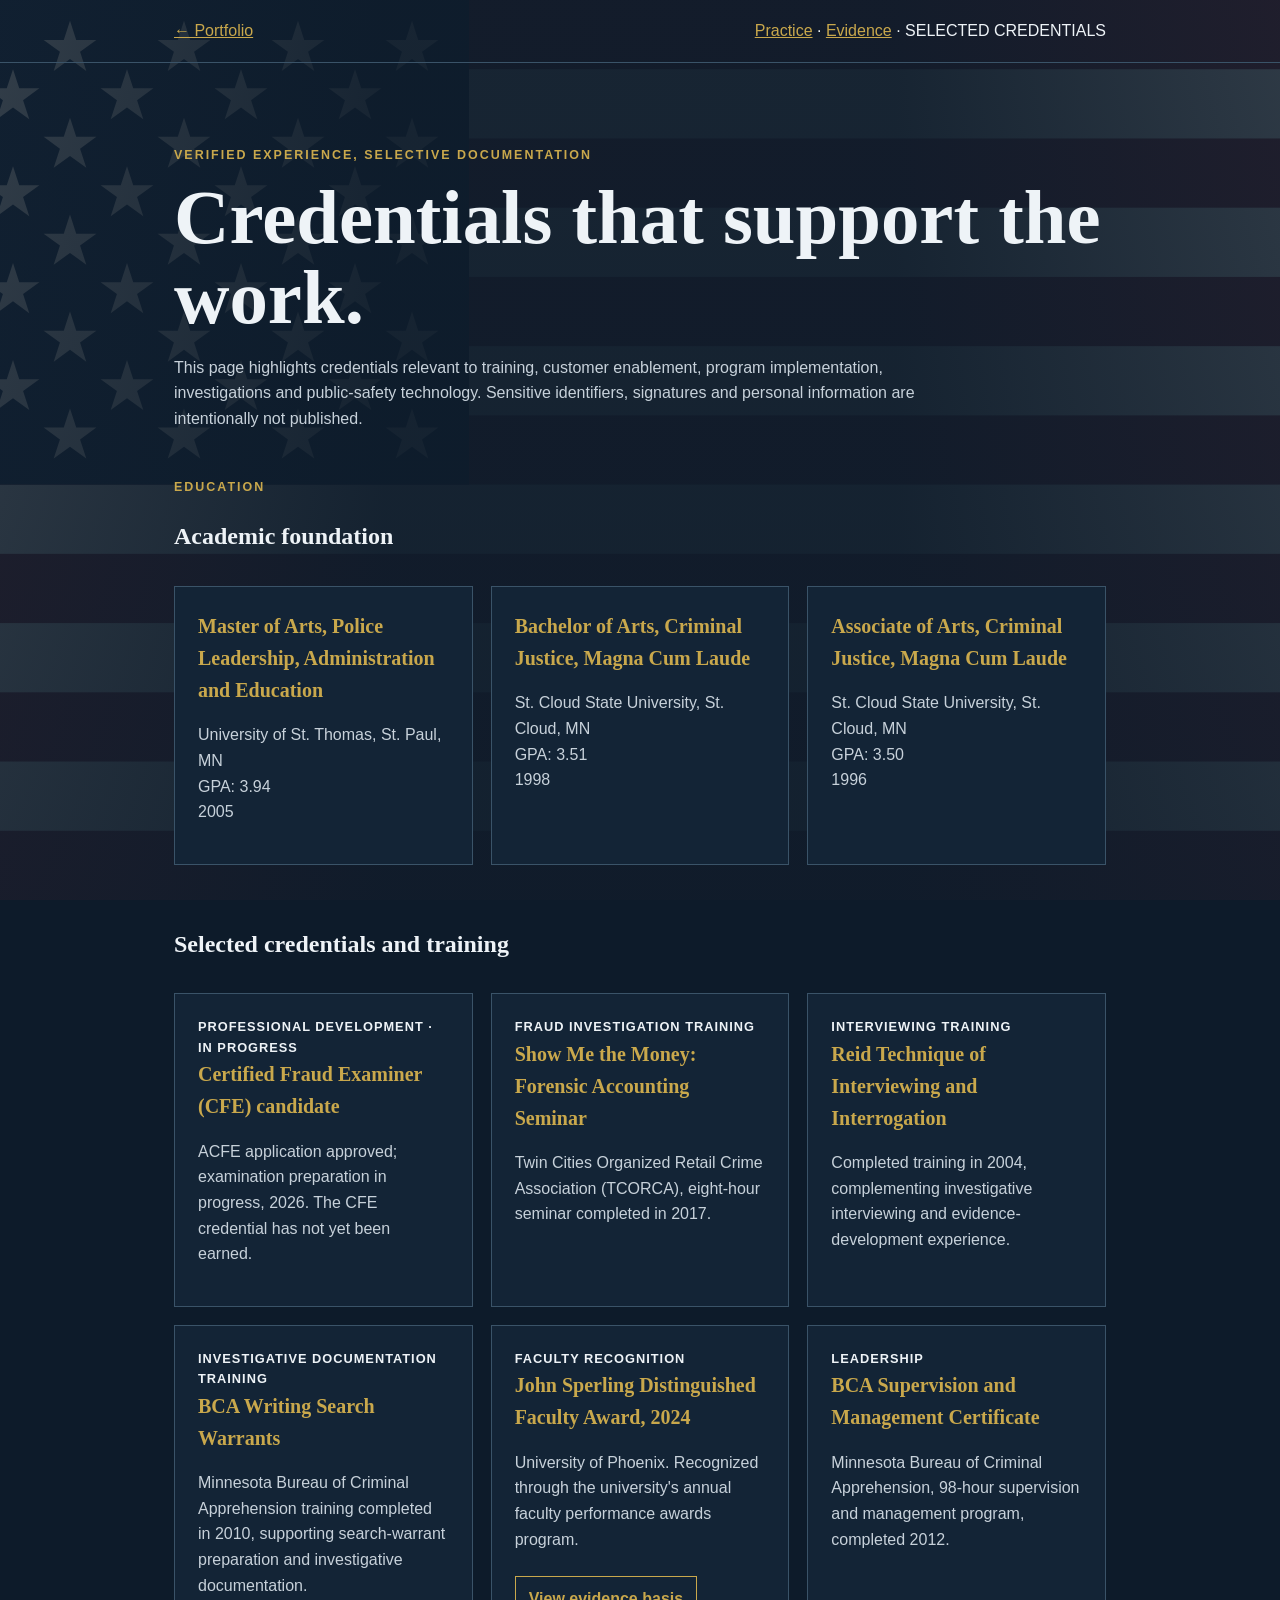
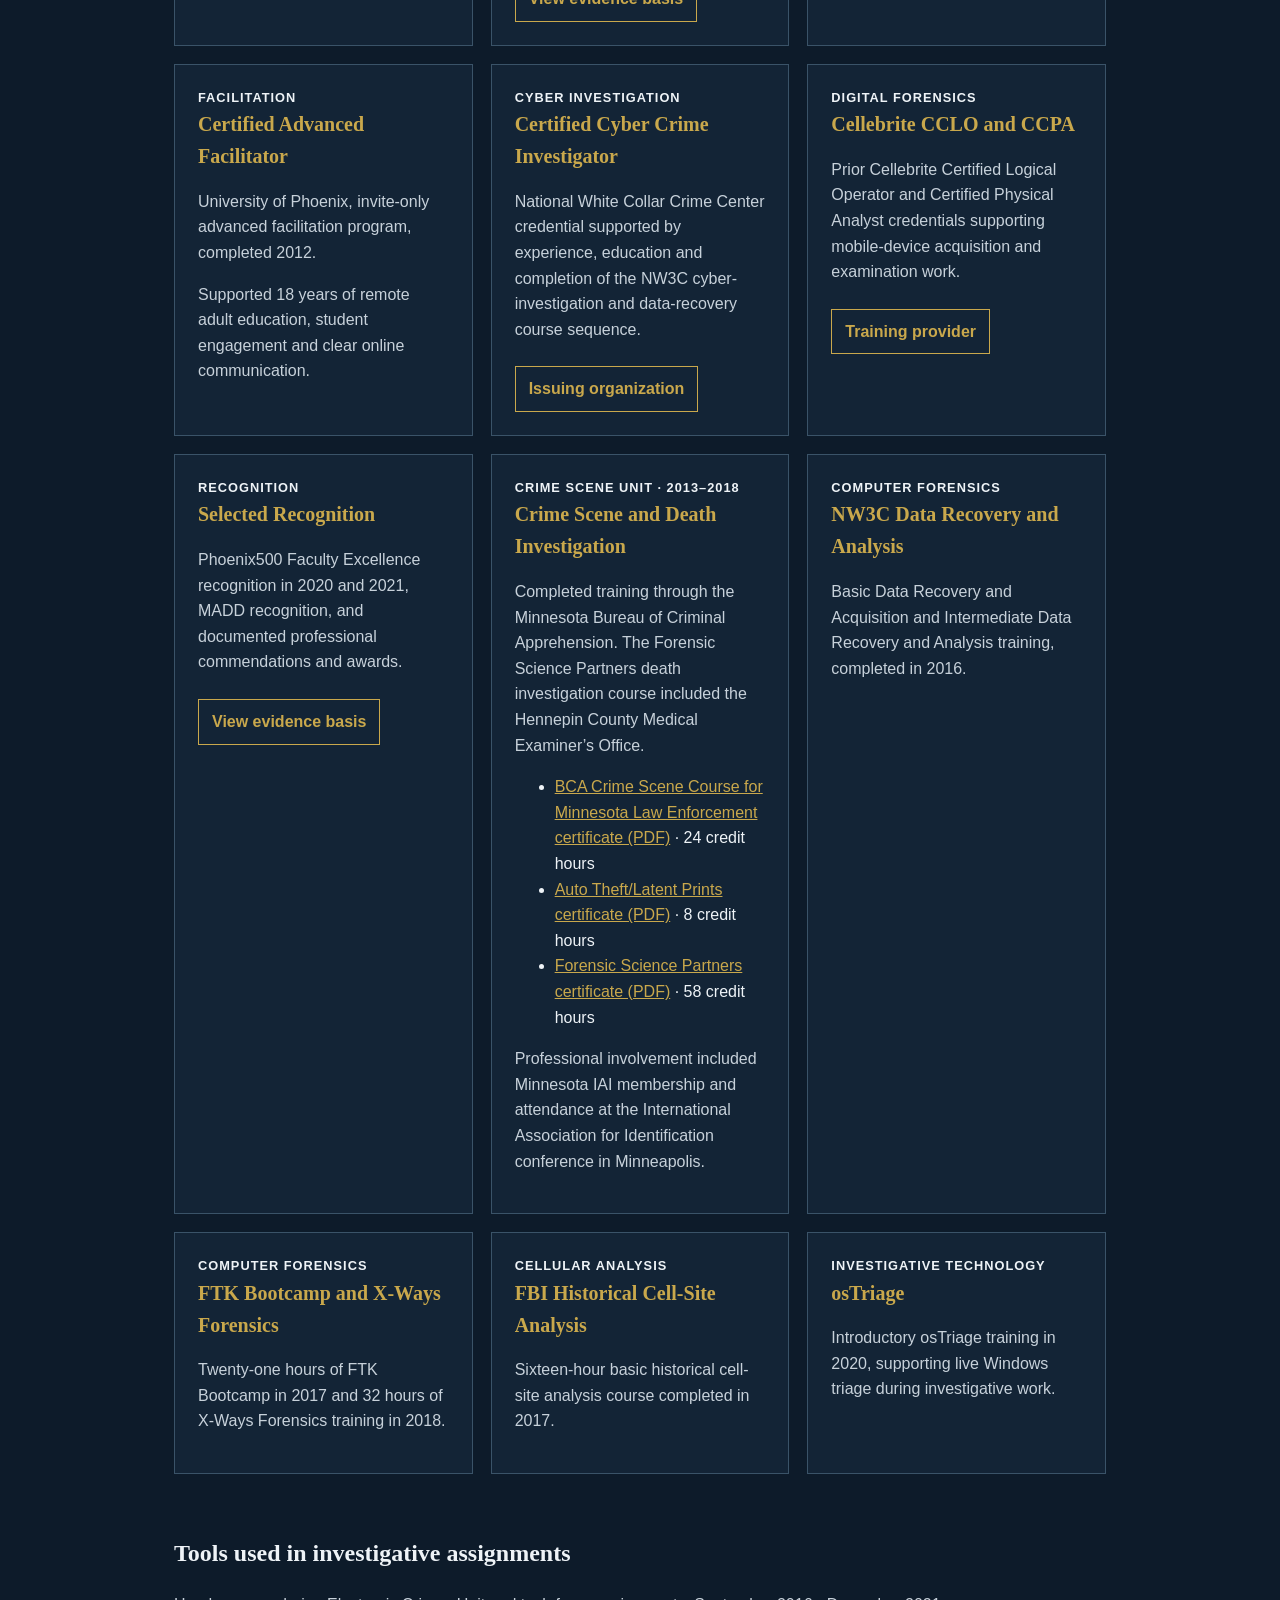
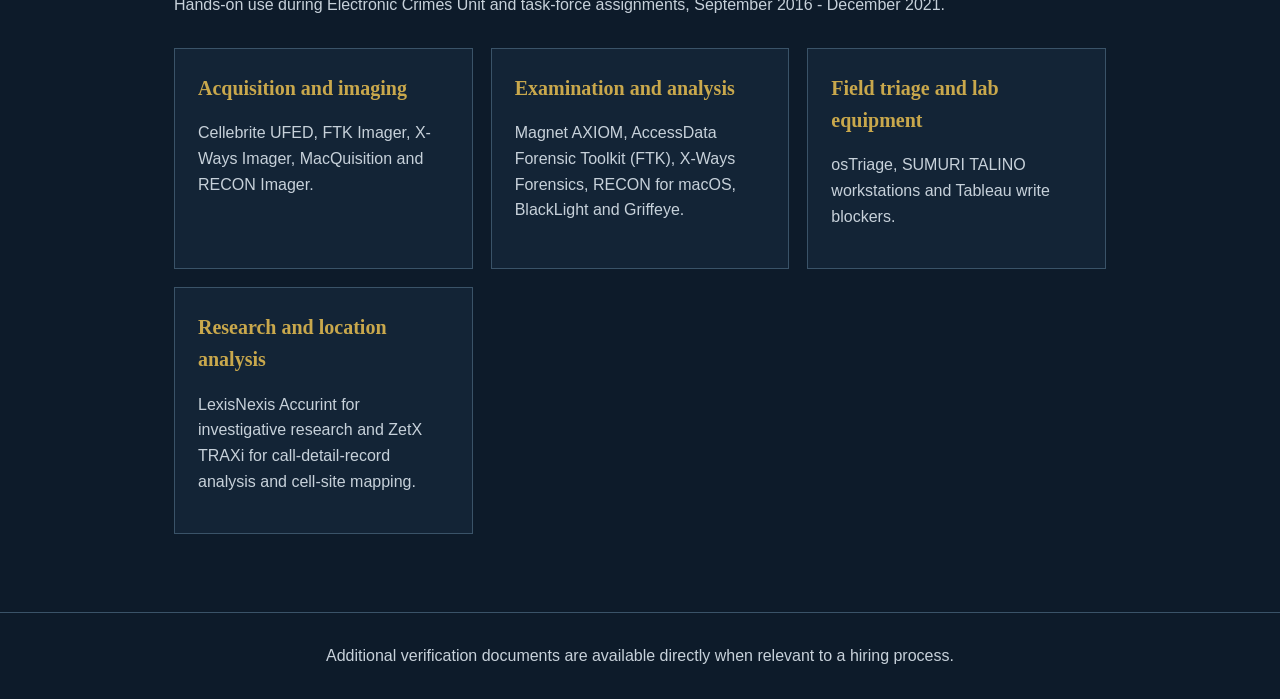
==== commit ffe53aff: "Add adjunct faculty, crime scene service and three course certificates" ====
--- a/credentials.html
+++ b/credentials.html
@@ -1,78 +1,83 @@
-<!doctype html>
-<html lang="en">
-<head>
-  <meta charset="utf-8">
-  <meta name="viewport" content="width=device-width, initial-scale=1">
-  <title>Troy Hokanson | Credentials</title>
-  <meta name="description" content="Selected leadership, facilitation, investigative and digital-forensic credentials for Troy Hokanson.">
-  <link rel="canonical" href="https://TroyHokanson.com/credentials.html">
-  <style>
-    :root { --navy:#0d1b2a; --gold:#c9a84c; --text:#eef3f7; --muted:#c7d1da; --card:#132436; --line:#3a5368; }
-    * { box-sizing:border-box; }
-    body { margin:0; background:var(--navy); color:var(--text); font-family:Arial,sans-serif; line-height:1.6; }
-    a { color:var(--gold); }
-    a:focus-visible { outline:3px solid var(--gold); outline-offset:4px; }
-    .skip-link { position:absolute; left:-9999px; top:0; padding:10px 14px; background:var(--gold); color:var(--navy); }
-    .skip-link:focus { left:12px; top:12px; }
-    nav { border-bottom:1px solid var(--line); }
-    nav div, main { max-width:980px; margin:auto; padding:18px 24px; }
-    nav div { display:flex; justify-content:space-between; gap:18px; }
-    .hero { padding:65px 0 30px; }
-    .eyebrow { color:var(--gold); font-size:.78rem; font-weight:700; letter-spacing:2px; text-transform:uppercase; }
-    h1, h2 { font-family:Georgia,serif; }
-    h1 { font-size:clamp(2.5rem,7vw,4.8rem); line-height:1.05; margin:12px 0; }
-    .lead { color:var(--muted); max-width:780px; }
-    .grid { display:grid; grid-template-columns:repeat(auto-fit,minmax(270px,1fr)); gap:18px; margin:30px 0 60px; }
-    .card { background:var(--card); border:1px solid var(--line); padding:23px; }
-    .card h2 { font-size:1.25rem; color:var(--gold); margin-top:0; }
-    .card p { color:var(--muted); }
-    .tag { font-size:.8rem; font-weight:700; text-transform:uppercase; letter-spacing:1px; }
-    .btn { display:inline-block; border:1px solid var(--gold); padding:9px 13px; text-decoration:none; font-weight:700; margin-top:8px; }
-    footer { border-top:1px solid var(--line); text-align:center; padding:30px; color:var(--muted); }
-  </style>
-  <link rel="stylesheet" href="assets/flag-theme.css?v=20260912">
-</head>
-<body>
-  <a class="skip-link" href="#main">Skip to main content</a>
-  <nav aria-label="Credential navigation"><div><a href="index.html">← Portfolio</a><span><a href="practice.html">Practice</a> · <a href="evidence.html">Evidence</a> · SELECTED CREDENTIALS</span></div></nav>
-  <main id="main">
-    <header class="hero">
-      <div class="eyebrow">Verified Experience, Selective Documentation</div>
-      <h1>Credentials that support the work.</h1>
-      <p class="lead">This page highlights credentials relevant to training, customer enablement, program implementation, investigations and public-safety technology. Sensitive identifiers, signatures and personal information are intentionally not published.</p>
-    </header>
-    <section id="education" aria-labelledby="education-heading">
-      <div class="eyebrow">Education</div><h2 id="education-heading">Academic foundation</h2>
-      <div class="grid">
-        <article class="card"><h2>Master of Arts, Police Leadership, Administration and Education</h2><p>University of St. Thomas, St. Paul, MN<br>GPA: 3.94<br>2005</p></article>
-        <article class="card"><h2>Bachelor of Arts, Criminal Justice, Magna Cum Laude</h2><p>St. Cloud State University, St. Cloud, MN<br>GPA: 3.51<br>1998</p></article>
-        <article class="card"><h2>Associate of Arts, Criminal Justice, Magna Cum Laude</h2><p>St. Cloud State University, St. Cloud, MN<br>GPA: 3.50<br>1996</p></article>
-      </div>
-    </section>
-    <h2 id="selected-training">Selected credentials and training</h2>
-    <div class="grid">
-      <article class="card" id="cfe-preparation"><div class="tag">Professional Development · In Progress</div><h2>Certified Fraud Examiner (CFE) candidate</h2><p>ACFE application approved; examination preparation in progress, 2026. The CFE credential has not yet been earned.</p></article>
-      <article class="card" id="forensic-accounting"><div class="tag">Fraud Investigation Training</div><h2>Show Me the Money: Forensic Accounting Seminar</h2><p>Twin Cities Organized Retail Crime Association (TCORCA), eight-hour seminar completed in 2017.</p></article>
-      <article class="card" id="interviewing"><div class="tag">Interviewing Training</div><h2>Reid Technique of Interviewing and Interrogation</h2><p>Completed training in 2004, complementing investigative interviewing and evidence-development experience.</p></article>
-      <article class="card" id="search-warrant-training"><div class="tag">Investigative Documentation Training</div><h2>BCA Writing Search Warrants</h2><p>Minnesota Bureau of Criminal Apprehension training completed in 2010, supporting search-warrant preparation and investigative documentation.</p></article>
-      <article class="card"><div class="tag">Faculty Recognition</div><h2>John Sperling Distinguished Faculty Award, 2024</h2><p>University of Phoenix. Recognized through the university's annual faculty performance awards program.</p><a class="btn" href="evidence.html#AWARD-SPERLING-2024">View evidence basis</a></article>
-      <article class="card"><div class="tag">Leadership</div><h2>BCA Supervision and Management Certificate</h2><p>Minnesota Bureau of Criminal Apprehension, 98-hour supervision and management program, completed 2012.</p></article>
-      <article class="card"><div class="tag">Facilitation</div><h2>Certified Advanced Facilitator</h2><p>University of Phoenix, invite-only advanced facilitation program, completed 2012.</p><p>Supported 18 years of remote adult education, student engagement and clear online communication.</p></article>
-      <article class="card"><div class="tag">Cyber Investigation</div><h2>Certified Cyber Crime Investigator</h2><p>National White Collar Crime Center credential supported by experience, education and completion of the NW3C cyber-investigation and data-recovery course sequence.</p><a class="btn" href="https://www.nw3c.org/" target="_blank" rel="noopener noreferrer">Issuing organization</a></article>
-      <article class="card"><div class="tag">Digital Forensics</div><h2>Cellebrite CCLO and CCPA</h2><p>Prior Cellebrite Certified Logical Operator and Certified Physical Analyst credentials supporting mobile-device acquisition and examination work.</p><a class="btn" href="https://cellebrite.com/en/training/" target="_blank" rel="noopener noreferrer">Training provider</a></article>
-      <article class="card"><div class="tag">Recognition</div><h2>Selected Recognition</h2><p>Phoenix500 Faculty Excellence recognition in 2020 and 2021, MADD recognition, and documented professional commendations and awards.</p><a class="btn" href="evidence.html#AWARD-PHOENIX500">View evidence basis</a></article>
-      <article class="card"><div class="tag">Computer Forensics</div><h2>NW3C Data Recovery and Analysis</h2><p>Basic Data Recovery and Acquisition and Intermediate Data Recovery and Analysis training, completed in 2016.</p></article>
-      <article class="card"><div class="tag">Computer Forensics</div><h2>FTK Bootcamp and X-Ways Forensics</h2><p>Twenty-one hours of FTK Bootcamp in 2017 and 32 hours of X-Ways Forensics training in 2018.</p></article>
-      <article class="card"><div class="tag">Cellular Analysis</div><h2>FBI Historical Cell-Site Analysis</h2><p>Sixteen-hour basic historical cell-site analysis course completed in 2017.</p></article>
-      <article class="card"><div class="tag">Investigative Technology</div><h2>osTriage</h2><p>Introductory osTriage training in 2020, supporting live Windows triage during investigative work.</p></article>
-    </div>
-    <section aria-labelledby="tools-heading"><h2 id="tools-heading">Tools used in investigative assignments</h2><p class="lead">Hands-on use during Electronic Crimes Unit and task-force assignments, September 2016 - December 2021.</p><div class="grid">
-      <article class="card"><h2>Acquisition and imaging</h2><p>Cellebrite UFED, FTK Imager, X-Ways Imager, MacQuisition and RECON Imager.</p></article>
-      <article class="card"><h2>Examination and analysis</h2><p>Magnet AXIOM, AccessData Forensic Toolkit (FTK), X-Ways Forensics, RECON for macOS, BlackLight and Griffeye.</p></article>
-      <article class="card"><h2>Field triage and lab equipment</h2><p>osTriage, SUMURI TALINO workstations and Tableau write blockers.</p></article>
-      <article class="card"><h2>Research and location analysis</h2><p>LexisNexis Accurint for investigative research and ZetX TRAXi for call-detail-record analysis and cell-site mapping.</p></article>
-    </div></section>
-  </main>
-  <footer>Additional verification documents are available directly when relevant to a hiring process.</footer>
-</body>
-</html>
+<!doctype html>
+<html lang="en">
+<head>
+  <meta charset="utf-8">
+  <meta name="viewport" content="width=device-width, initial-scale=1">
+  <title>Troy Hokanson | Credentials</title>
+  <meta name="description" content="Selected leadership, facilitation, investigative and digital-forensic credentials for Troy Hokanson.">
+  <link rel="canonical" href="https://TroyHokanson.com/credentials.html">
+  <style>
+    :root { --navy:#0d1b2a; --gold:#c9a84c; --text:#eef3f7; --muted:#c7d1da; --card:#132436; --line:#3a5368; }
+    * { box-sizing:border-box; }
+    body { margin:0; background:var(--navy); color:var(--text); font-family:Arial,sans-serif; line-height:1.6; }
+    a { color:var(--gold); }
+    a:focus-visible { outline:3px solid var(--gold); outline-offset:4px; }
+    .skip-link { position:absolute; left:-9999px; top:0; padding:10px 14px; background:var(--gold); color:var(--navy); }
+    .skip-link:focus { left:12px; top:12px; }
+    nav { border-bottom:1px solid var(--line); }
+    nav div, main { max-width:980px; margin:auto; padding:18px 24px; }
+    nav div { display:flex; justify-content:space-between; gap:18px; }
+    .hero { padding:65px 0 30px; }
+    .eyebrow { color:var(--gold); font-size:.78rem; font-weight:700; letter-spacing:2px; text-transform:uppercase; }
+    h1, h2 { font-family:Georgia,serif; }
+    h1 { font-size:clamp(2.5rem,7vw,4.8rem); line-height:1.05; margin:12px 0; }
+    .lead { color:var(--muted); max-width:780px; }
+    .grid { display:grid; grid-template-columns:repeat(auto-fit,minmax(270px,1fr)); gap:18px; margin:30px 0 60px; }
+    .card { background:var(--card); border:1px solid var(--line); padding:23px; }
+    .card h2 { font-size:1.25rem; color:var(--gold); margin-top:0; }
+    .card p { color:var(--muted); }
+    .tag { font-size:.8rem; font-weight:700; text-transform:uppercase; letter-spacing:1px; }
+    .btn { display:inline-block; border:1px solid var(--gold); padding:9px 13px; text-decoration:none; font-weight:700; margin-top:8px; }
+    footer { border-top:1px solid var(--line); text-align:center; padding:30px; color:var(--muted); }
+  </style>
+  <link rel="stylesheet" href="assets/flag-theme.css?v=20260912">
+</head>
+<body>
+  <a class="skip-link" href="#main">Skip to main content</a>
+  <nav aria-label="Credential navigation"><div><a href="index.html">← Portfolio</a><span><a href="practice.html">Practice</a> · <a href="evidence.html">Evidence</a> · SELECTED CREDENTIALS</span></div></nav>
+  <main id="main">
+    <header class="hero">
+      <div class="eyebrow">Verified Experience, Selective Documentation</div>
+      <h1>Credentials that support the work.</h1>
+      <p class="lead">This page highlights credentials relevant to training, customer enablement, program implementation, investigations and public-safety technology. Sensitive identifiers, signatures and personal information are intentionally not published.</p>
+    </header>
+    <section id="education" aria-labelledby="education-heading">
+      <div class="eyebrow">Education</div><h2 id="education-heading">Academic foundation</h2>
+      <div class="grid">
+        <article class="card"><h2>Master of Arts, Police Leadership, Administration and Education</h2><p>University of St. Thomas, St. Paul, MN<br>GPA: 3.94<br>2005</p></article>
+        <article class="card"><h2>Bachelor of Arts, Criminal Justice, Magna Cum Laude</h2><p>St. Cloud State University, St. Cloud, MN<br>GPA: 3.51<br>1998</p></article>
+        <article class="card"><h2>Associate of Arts, Criminal Justice, Magna Cum Laude</h2><p>St. Cloud State University, St. Cloud, MN<br>GPA: 3.50<br>1996</p></article>
+      </div>
+    </section>
+    <h2 id="selected-training">Selected credentials and training</h2>
+    <div class="grid">
+      <article class="card" id="cfe-preparation"><div class="tag">Professional Development · In Progress</div><h2>Certified Fraud Examiner (CFE) candidate</h2><p>ACFE application approved; examination preparation in progress, 2026. The CFE credential has not yet been earned.</p></article>
+      <article class="card" id="forensic-accounting"><div class="tag">Fraud Investigation Training</div><h2>Show Me the Money: Forensic Accounting Seminar</h2><p>Twin Cities Organized Retail Crime Association (TCORCA), eight-hour seminar completed in 2017.</p></article>
+      <article class="card" id="interviewing"><div class="tag">Interviewing Training</div><h2>Reid Technique of Interviewing and Interrogation</h2><p>Completed training in 2004, complementing investigative interviewing and evidence-development experience.</p></article>
+      <article class="card" id="search-warrant-training"><div class="tag">Investigative Documentation Training</div><h2>BCA Writing Search Warrants</h2><p>Minnesota Bureau of Criminal Apprehension training completed in 2010, supporting search-warrant preparation and investigative documentation.</p></article>
+      <article class="card"><div class="tag">Faculty Recognition</div><h2>John Sperling Distinguished Faculty Award, 2024</h2><p>University of Phoenix. Recognized through the university's annual faculty performance awards program.</p><a class="btn" href="evidence.html#AWARD-SPERLING-2024">View evidence basis</a></article>
+      <article class="card"><div class="tag">Leadership</div><h2>BCA Supervision and Management Certificate</h2><p>Minnesota Bureau of Criminal Apprehension, 98-hour supervision and management program, completed 2012.</p></article>
+      <article class="card"><div class="tag">Facilitation</div><h2>Certified Advanced Facilitator</h2><p>University of Phoenix, invite-only advanced facilitation program, completed 2012.</p><p>Supported 18 years of remote adult education, student engagement and clear online communication.</p></article>
+      <article class="card"><div class="tag">Cyber Investigation</div><h2>Certified Cyber Crime Investigator</h2><p>National White Collar Crime Center credential supported by experience, education and completion of the NW3C cyber-investigation and data-recovery course sequence.</p><a class="btn" href="https://www.nw3c.org/" target="_blank" rel="noopener noreferrer">Issuing organization</a></article>
+      <article class="card"><div class="tag">Digital Forensics</div><h2>Cellebrite CCLO and CCPA</h2><p>Prior Cellebrite Certified Logical Operator and Certified Physical Analyst credentials supporting mobile-device acquisition and examination work.</p><a class="btn" href="https://cellebrite.com/en/training/" target="_blank" rel="noopener noreferrer">Training provider</a></article>
+      <article class="card"><div class="tag">Recognition</div><h2>Selected Recognition</h2><p>Phoenix500 Faculty Excellence recognition in 2020 and 2021, MADD recognition, and documented professional commendations and awards.</p><a class="btn" href="evidence.html#AWARD-PHOENIX500">View evidence basis</a></article>
+      <article class="card" id="crime-scene-training"><div class="tag">Crime Scene Unit · 2013–2018</div><h2>Crime Scene and Death Investigation</h2><p>Completed training through the Minnesota Bureau of Criminal Apprehension. The Forensic Science Partners death investigation course included the Hennepin County Medical Examiner’s Office.</p><ul>
+        <li><a href="assets/certificates/bca-crime-scene-course.pdf">BCA Crime Scene Course for Minnesota Law Enforcement certificate (PDF)</a> · 24 credit hours</li>
+        <li><a href="assets/certificates/bca-auto-theft-latent-prints.pdf">Auto Theft/Latent Prints certificate (PDF)</a> · 8 credit hours</li>
+        <li><a href="assets/certificates/bca-forensic-science-partners.pdf">Forensic Science Partners certificate (PDF)</a> · 58 credit hours</li>
+      </ul><p>Professional involvement included Minnesota IAI membership and attendance at the International Association for Identification conference in Minneapolis.</p></article>
+      <article class="card"><div class="tag">Computer Forensics</div><h2>NW3C Data Recovery and Analysis</h2><p>Basic Data Recovery and Acquisition and Intermediate Data Recovery and Analysis training, completed in 2016.</p></article>
+      <article class="card"><div class="tag">Computer Forensics</div><h2>FTK Bootcamp and X-Ways Forensics</h2><p>Twenty-one hours of FTK Bootcamp in 2017 and 32 hours of X-Ways Forensics training in 2018.</p></article>
+      <article class="card"><div class="tag">Cellular Analysis</div><h2>FBI Historical Cell-Site Analysis</h2><p>Sixteen-hour basic historical cell-site analysis course completed in 2017.</p></article>
+      <article class="card"><div class="tag">Investigative Technology</div><h2>osTriage</h2><p>Introductory osTriage training in 2020, supporting live Windows triage during investigative work.</p></article>
+    </div>
+    <section aria-labelledby="tools-heading"><h2 id="tools-heading">Tools used in investigative assignments</h2><p class="lead">Hands-on use during Electronic Crimes Unit and task-force assignments, September 2016 - December 2021.</p><div class="grid">
+      <article class="card"><h2>Acquisition and imaging</h2><p>Cellebrite UFED, FTK Imager, X-Ways Imager, MacQuisition and RECON Imager.</p></article>
+      <article class="card"><h2>Examination and analysis</h2><p>Magnet AXIOM, AccessData Forensic Toolkit (FTK), X-Ways Forensics, RECON for macOS, BlackLight and Griffeye.</p></article>
+      <article class="card"><h2>Field triage and lab equipment</h2><p>osTriage, SUMURI TALINO workstations and Tableau write blockers.</p></article>
+      <article class="card"><h2>Research and location analysis</h2><p>LexisNexis Accurint for investigative research and ZetX TRAXi for call-detail-record analysis and cell-site mapping.</p></article>
+    </div></section>
+  </main>
+  <footer>Additional verification documents are available directly when relevant to a hiring process.</footer>
+</body>
+</html>
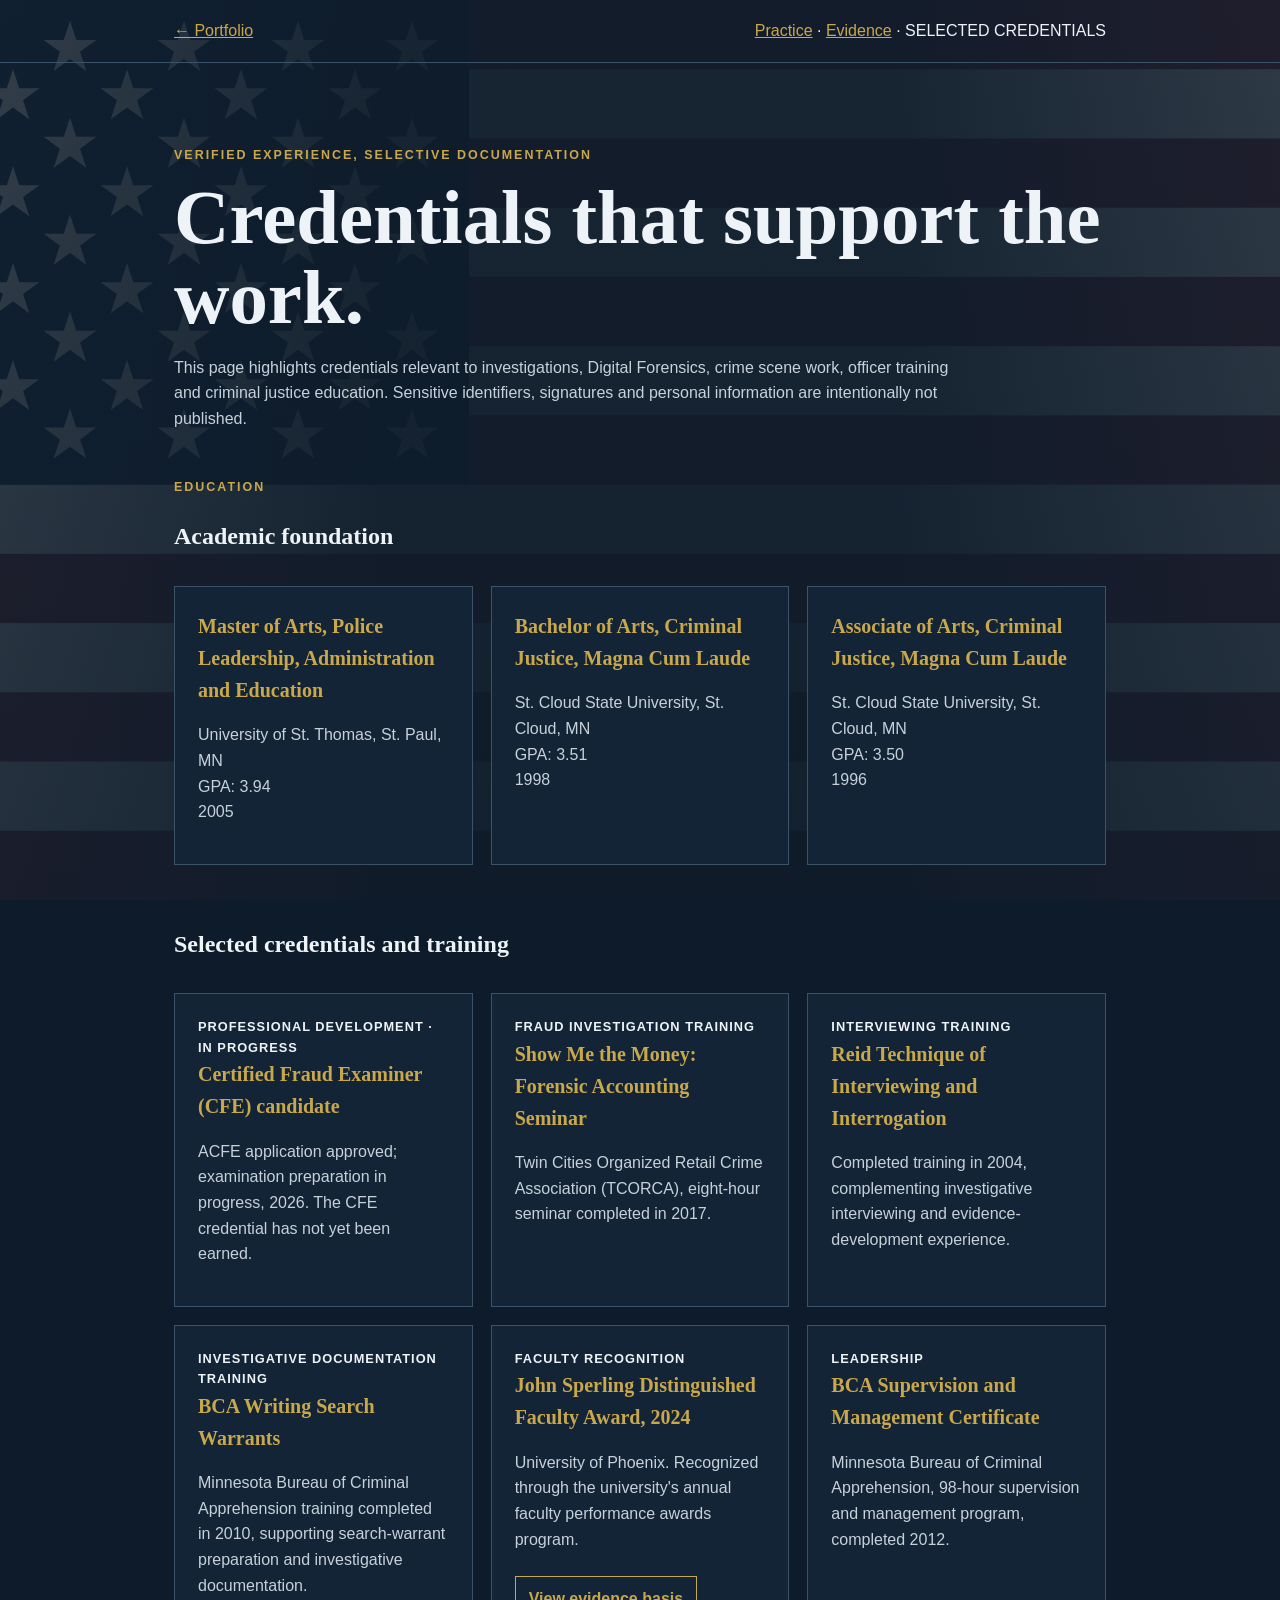
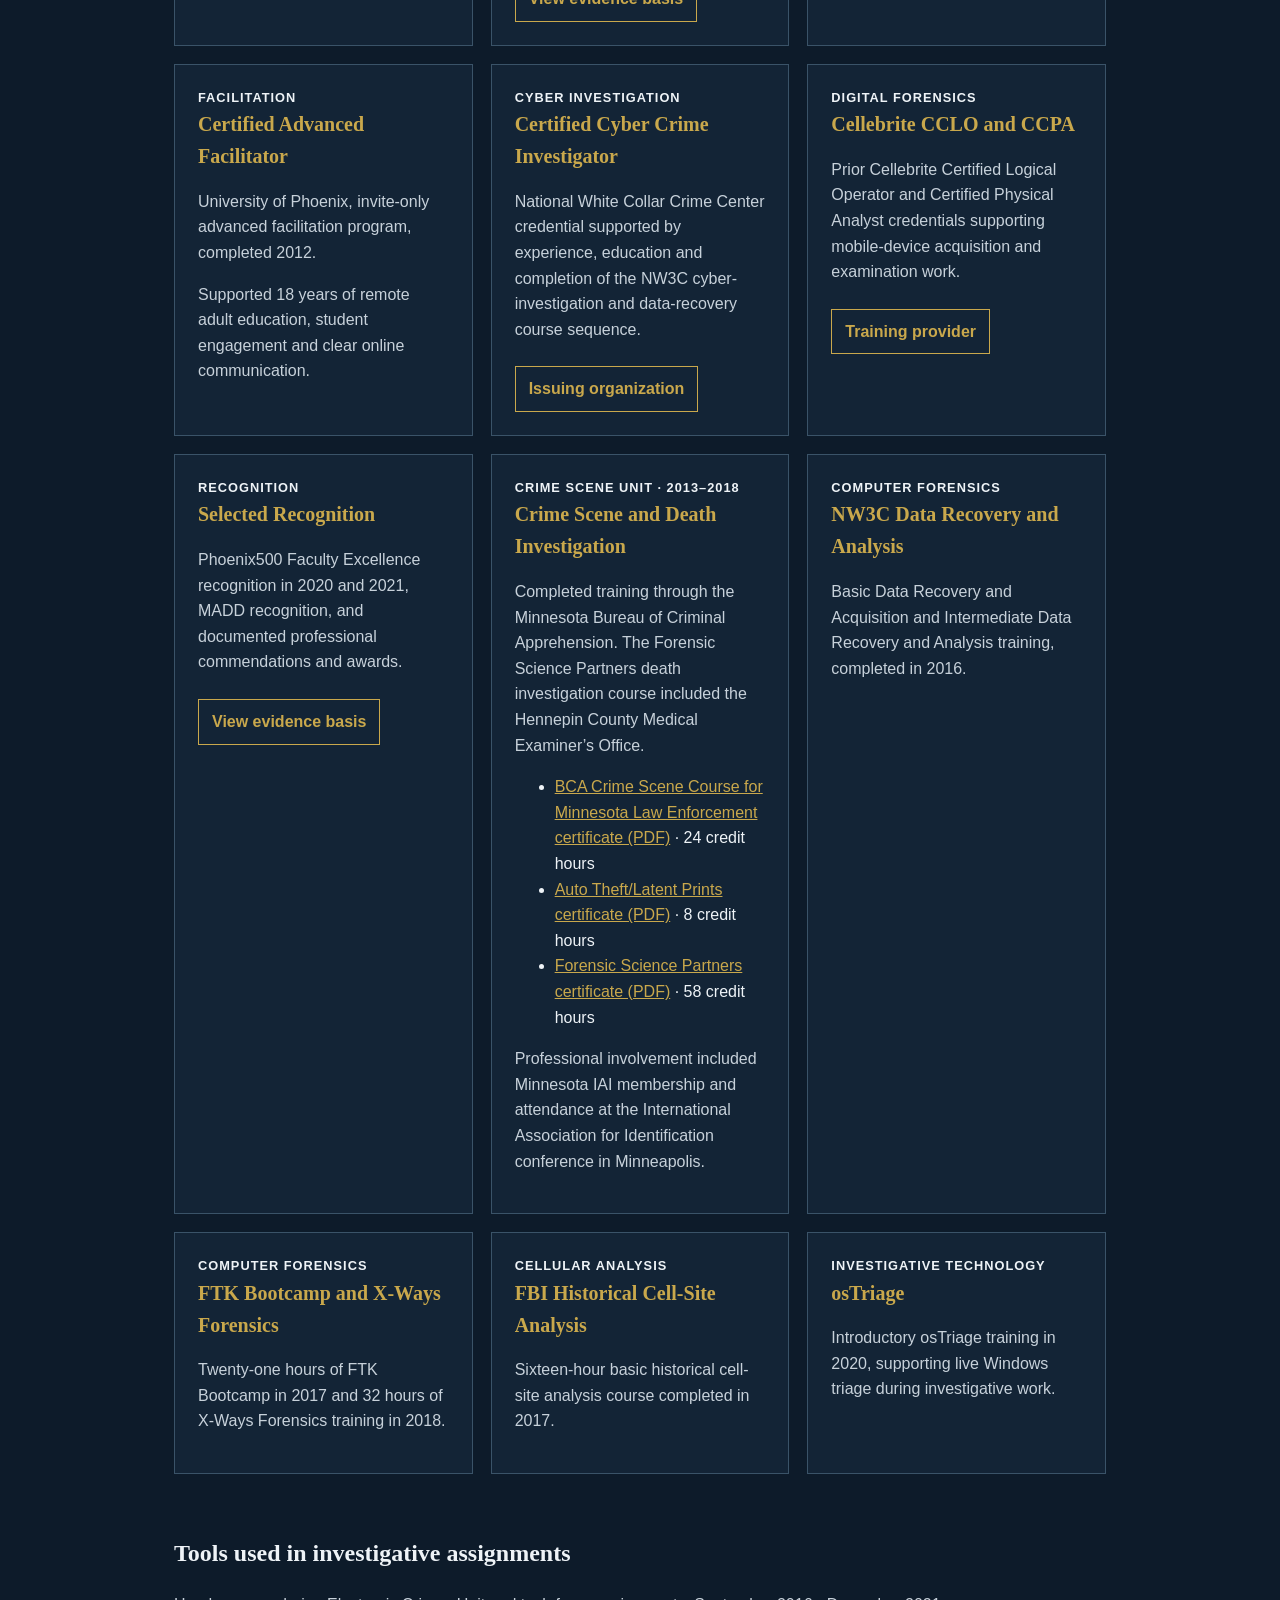
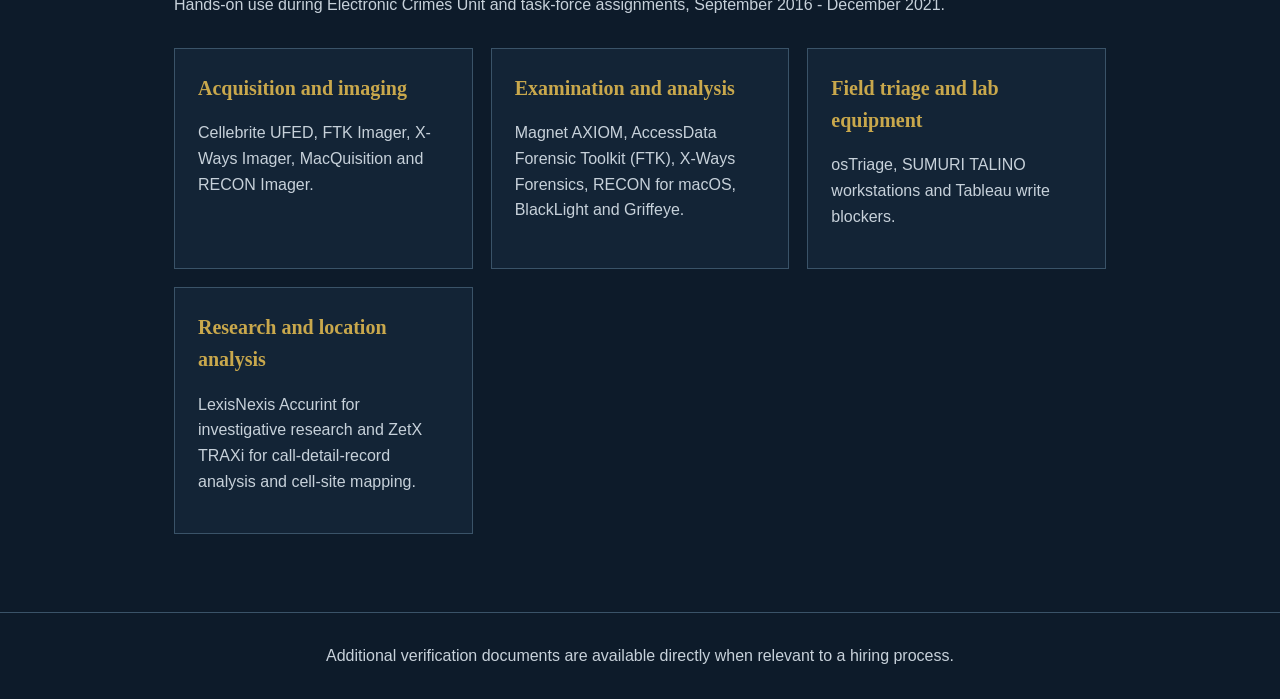
==== commit 3425a0c5: "Align page metadata with the portfolio focus" ====
--- a/credentials.html
+++ b/credentials.html
@@ -39,7 +39,7 @@
     <header class="hero">
       <div class="eyebrow">Verified Experience, Selective Documentation</div>
       <h1>Credentials that support the work.</h1>
-      <p class="lead">This page highlights credentials relevant to training, customer enablement, program implementation, investigations and public-safety technology. Sensitive identifiers, signatures and personal information are intentionally not published.</p>
+      <p class="lead">This page highlights credentials relevant to investigations, Digital Forensics, crime scene work, officer training and criminal justice education. Sensitive identifiers, signatures and personal information are intentionally not published.</p>
     </header>
     <section id="education" aria-labelledby="education-heading">
       <div class="eyebrow">Education</div><h2 id="education-heading">Academic foundation</h2>
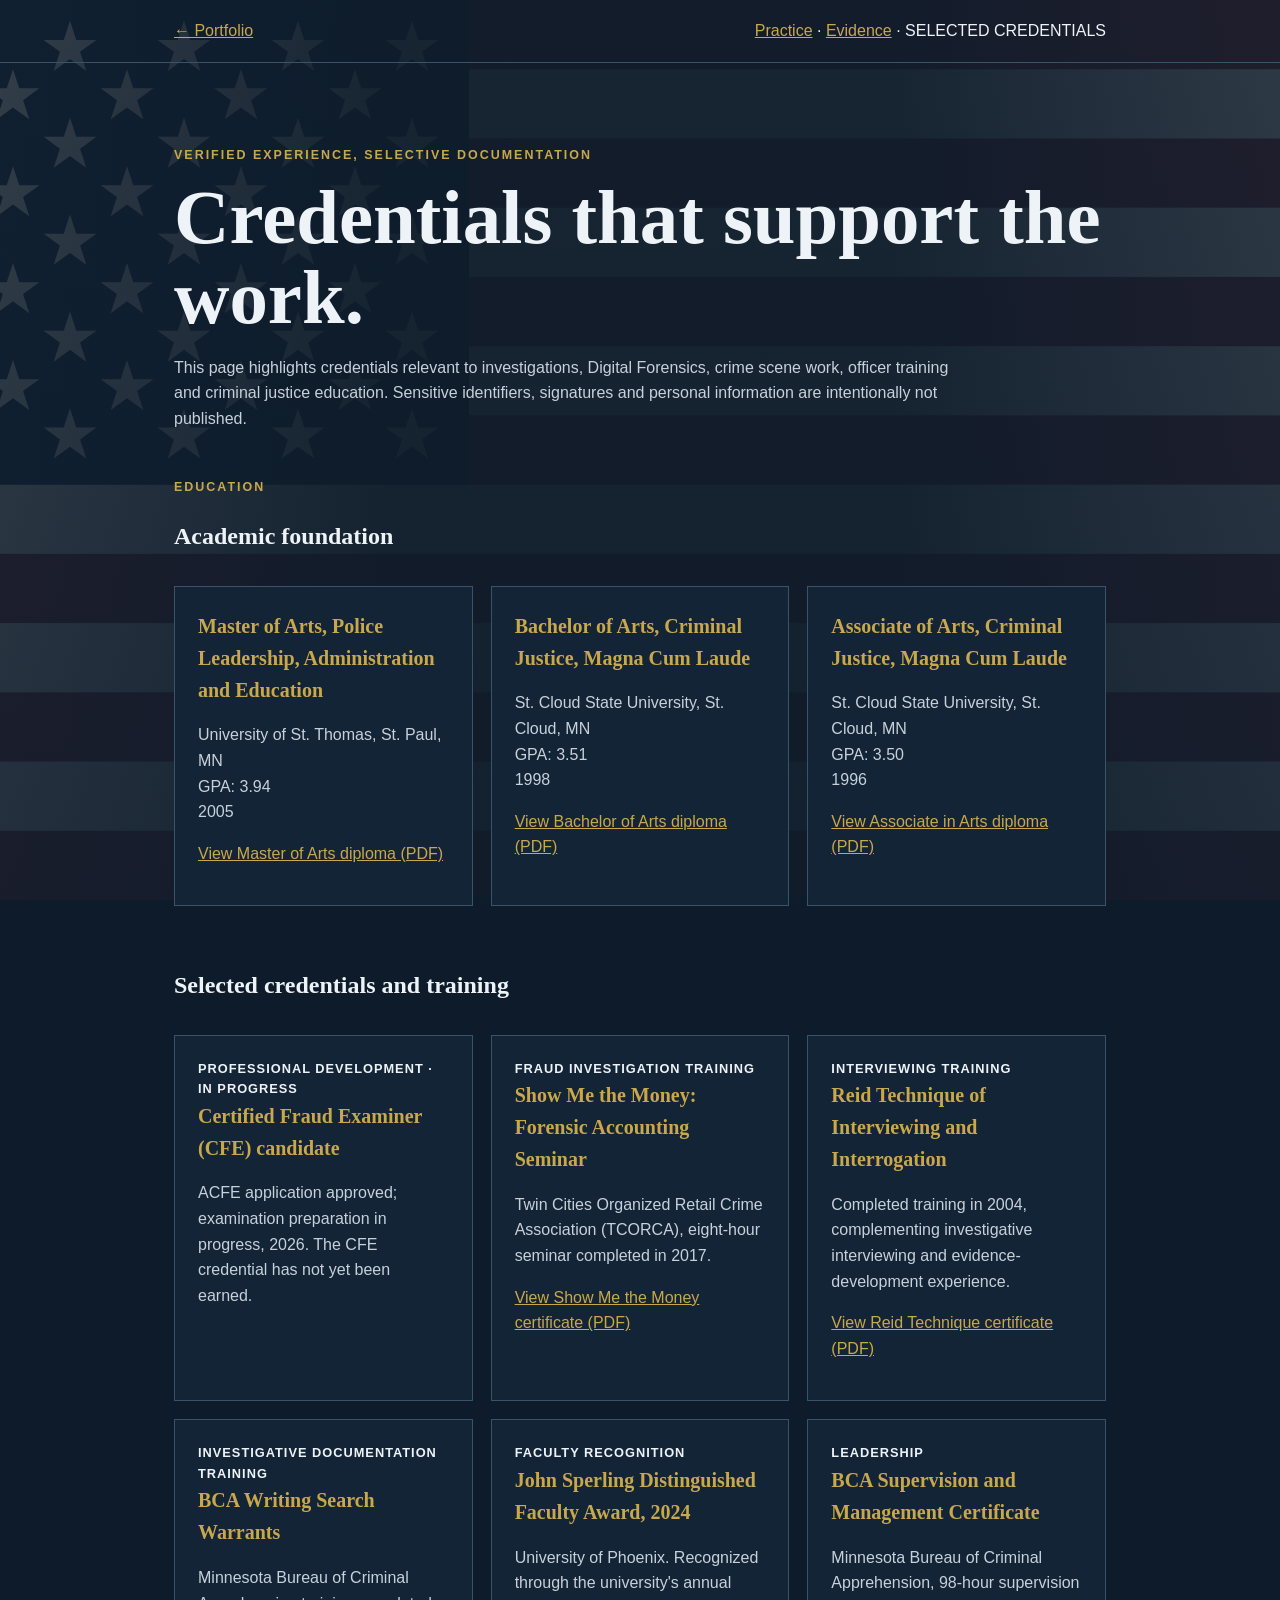
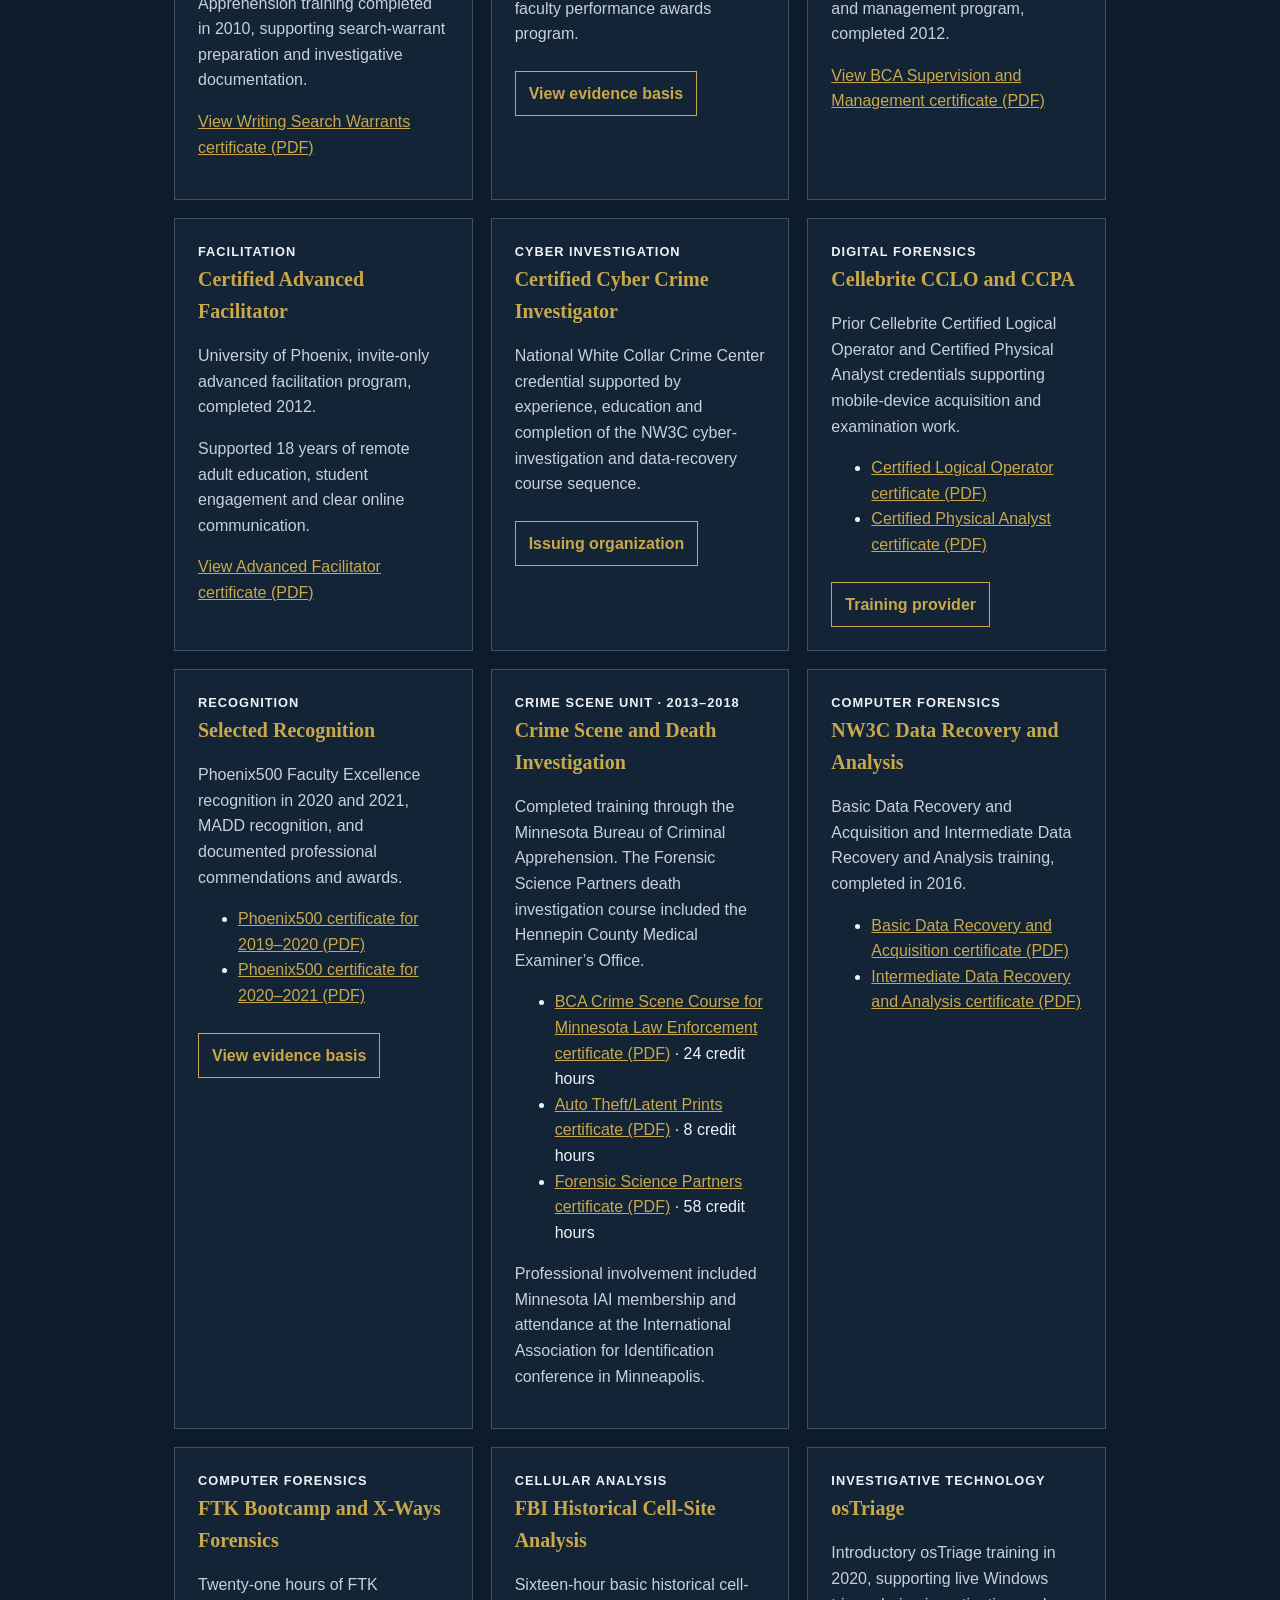
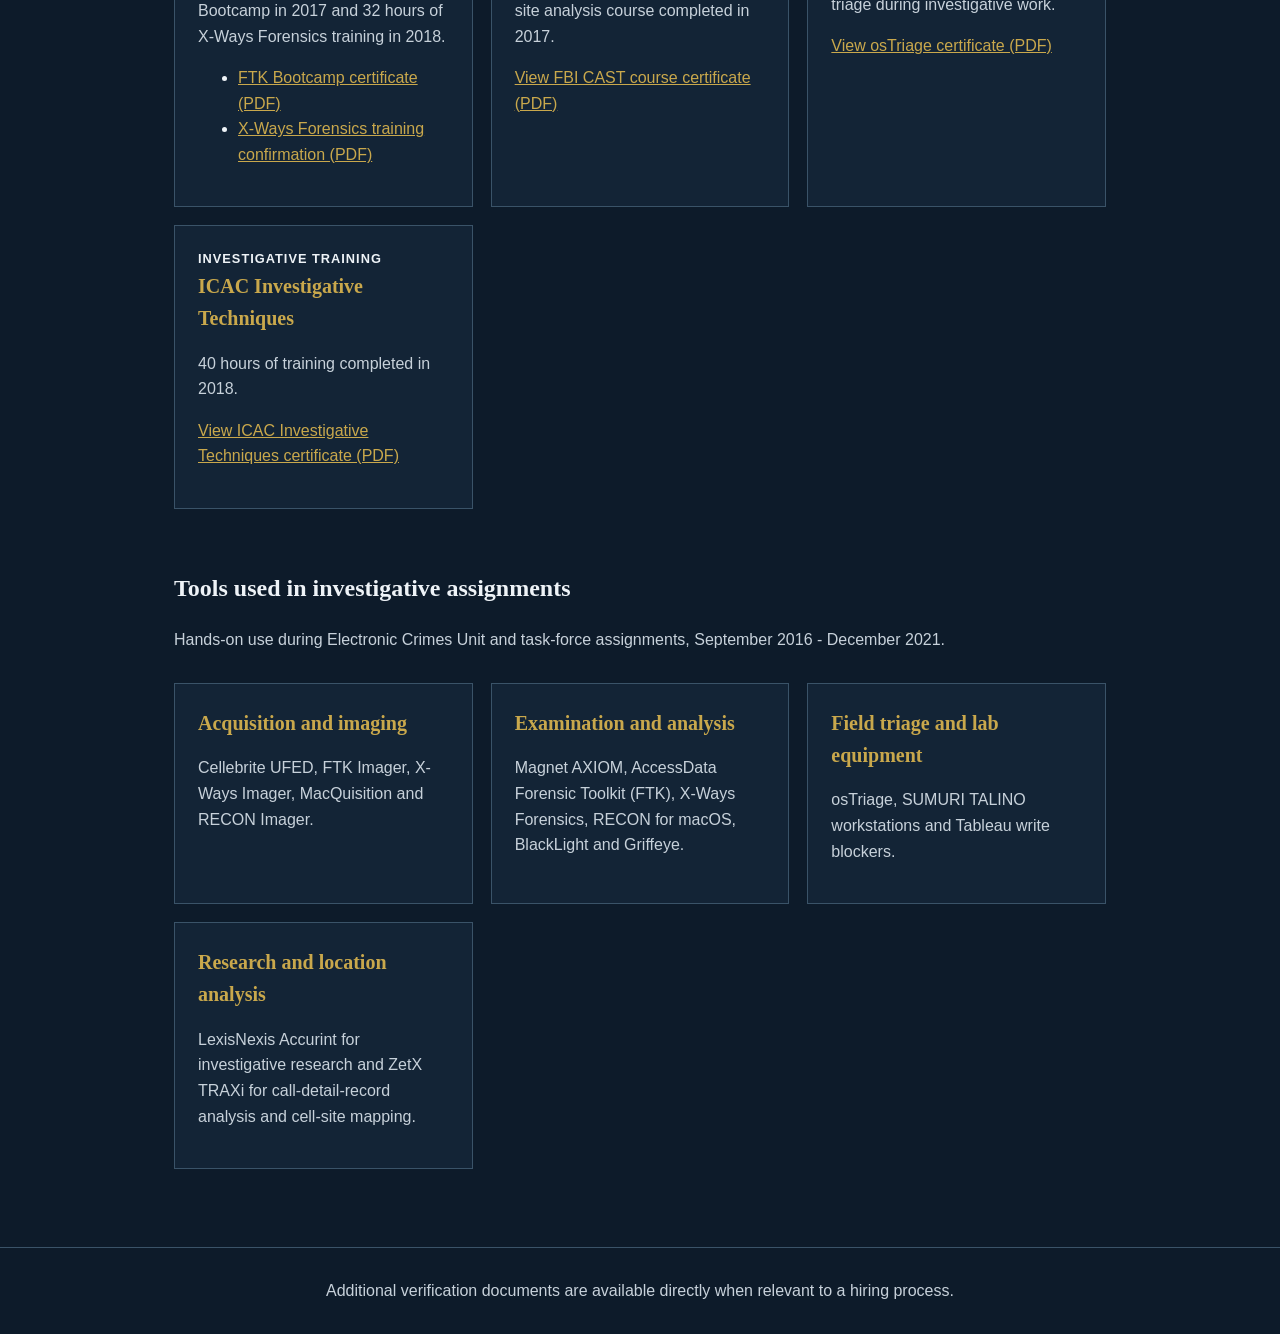
==== commit 63fd23c7: "Publish individual certificates and replace the homepage banner artwork" ====
--- a/credentials.html
+++ b/credentials.html
@@ -44,32 +44,33 @@
     <section id="education" aria-labelledby="education-heading">
       <div class="eyebrow">Education</div><h2 id="education-heading">Academic foundation</h2>
       <div class="grid">
-        <article class="card"><h2>Master of Arts, Police Leadership, Administration and Education</h2><p>University of St. Thomas, St. Paul, MN<br>GPA: 3.94<br>2005</p></article>
-        <article class="card"><h2>Bachelor of Arts, Criminal Justice, Magna Cum Laude</h2><p>St. Cloud State University, St. Cloud, MN<br>GPA: 3.51<br>1998</p></article>
-        <article class="card"><h2>Associate of Arts, Criminal Justice, Magna Cum Laude</h2><p>St. Cloud State University, St. Cloud, MN<br>GPA: 3.50<br>1996</p></article>
+        <article class="card"><h2>Master of Arts, Police Leadership, Administration and Education</h2><p>University of St. Thomas, St. Paul, MN<br>GPA: 3.94<br>2005</p><p><a href="assets/certificates/masters.pdf">View Master of Arts diploma (PDF)</a></p></article>
+        <article class="card"><h2>Bachelor of Arts, Criminal Justice, Magna Cum Laude</h2><p>St. Cloud State University, St. Cloud, MN<br>GPA: 3.51<br>1998</p><p><a href="assets/certificates/bachelors.pdf">View Bachelor of Arts diploma (PDF)</a></p></article>
+        <article class="card"><h2>Associate of Arts, Criminal Justice, Magna Cum Laude</h2><p>St. Cloud State University, St. Cloud, MN<br>GPA: 3.50<br>1996</p><p><a href="assets/certificates/associates.pdf">View Associate in Arts diploma (PDF)</a></p></article>
       </div>
     </section>
     <h2 id="selected-training">Selected credentials and training</h2>
     <div class="grid">
       <article class="card" id="cfe-preparation"><div class="tag">Professional Development · In Progress</div><h2>Certified Fraud Examiner (CFE) candidate</h2><p>ACFE application approved; examination preparation in progress, 2026. The CFE credential has not yet been earned.</p></article>
-      <article class="card" id="forensic-accounting"><div class="tag">Fraud Investigation Training</div><h2>Show Me the Money: Forensic Accounting Seminar</h2><p>Twin Cities Organized Retail Crime Association (TCORCA), eight-hour seminar completed in 2017.</p></article>
-      <article class="card" id="interviewing"><div class="tag">Interviewing Training</div><h2>Reid Technique of Interviewing and Interrogation</h2><p>Completed training in 2004, complementing investigative interviewing and evidence-development experience.</p></article>
-      <article class="card" id="search-warrant-training"><div class="tag">Investigative Documentation Training</div><h2>BCA Writing Search Warrants</h2><p>Minnesota Bureau of Criminal Apprehension training completed in 2010, supporting search-warrant preparation and investigative documentation.</p></article>
+      <article class="card" id="forensic-accounting"><div class="tag">Fraud Investigation Training</div><h2>Show Me the Money: Forensic Accounting Seminar</h2><p>Twin Cities Organized Retail Crime Association (TCORCA), eight-hour seminar completed in 2017.</p><p><a href="assets/certificates/forensic-accounting.pdf">View Show Me the Money certificate (PDF)</a></p></article>
+      <article class="card" id="interviewing"><div class="tag">Interviewing Training</div><h2>Reid Technique of Interviewing and Interrogation</h2><p>Completed training in 2004, complementing investigative interviewing and evidence-development experience.</p><p><a href="assets/certificates/reid.pdf">View Reid Technique certificate (PDF)</a></p></article>
+      <article class="card" id="search-warrant-training"><div class="tag">Investigative Documentation Training</div><h2>BCA Writing Search Warrants</h2><p>Minnesota Bureau of Criminal Apprehension training completed in 2010, supporting search-warrant preparation and investigative documentation.</p><p><a href="assets/certificates/warrants.pdf">View Writing Search Warrants certificate (PDF)</a></p></article>
       <article class="card"><div class="tag">Faculty Recognition</div><h2>John Sperling Distinguished Faculty Award, 2024</h2><p>University of Phoenix. Recognized through the university's annual faculty performance awards program.</p><a class="btn" href="evidence.html#AWARD-SPERLING-2024">View evidence basis</a></article>
-      <article class="card"><div class="tag">Leadership</div><h2>BCA Supervision and Management Certificate</h2><p>Minnesota Bureau of Criminal Apprehension, 98-hour supervision and management program, completed 2012.</p></article>
-      <article class="card"><div class="tag">Facilitation</div><h2>Certified Advanced Facilitator</h2><p>University of Phoenix, invite-only advanced facilitation program, completed 2012.</p><p>Supported 18 years of remote adult education, student engagement and clear online communication.</p></article>
+      <article class="card"><div class="tag">Leadership</div><h2>BCA Supervision and Management Certificate</h2><p>Minnesota Bureau of Criminal Apprehension, 98-hour supervision and management program, completed 2012.</p><p><a href="assets/certificates/supervision.pdf">View BCA Supervision and Management certificate (PDF)</a></p></article>
+      <article class="card"><div class="tag">Facilitation</div><h2>Certified Advanced Facilitator</h2><p>University of Phoenix, invite-only advanced facilitation program, completed 2012.</p><p>Supported 18 years of remote adult education, student engagement and clear online communication.</p><p><a href="assets/certificates/facilitator.pdf">View Advanced Facilitator certificate (PDF)</a></p></article>
       <article class="card"><div class="tag">Cyber Investigation</div><h2>Certified Cyber Crime Investigator</h2><p>National White Collar Crime Center credential supported by experience, education and completion of the NW3C cyber-investigation and data-recovery course sequence.</p><a class="btn" href="https://www.nw3c.org/" target="_blank" rel="noopener noreferrer">Issuing organization</a></article>
-      <article class="card"><div class="tag">Digital Forensics</div><h2>Cellebrite CCLO and CCPA</h2><p>Prior Cellebrite Certified Logical Operator and Certified Physical Analyst credentials supporting mobile-device acquisition and examination work.</p><a class="btn" href="https://cellebrite.com/en/training/" target="_blank" rel="noopener noreferrer">Training provider</a></article>
-      <article class="card"><div class="tag">Recognition</div><h2>Selected Recognition</h2><p>Phoenix500 Faculty Excellence recognition in 2020 and 2021, MADD recognition, and documented professional commendations and awards.</p><a class="btn" href="evidence.html#AWARD-PHOENIX500">View evidence basis</a></article>
+      <article class="card"><div class="tag">Digital Forensics</div><h2>Cellebrite CCLO and CCPA</h2><p>Prior Cellebrite Certified Logical Operator and Certified Physical Analyst credentials supporting mobile-device acquisition and examination work.</p><ul><li><a href="assets/certificates/cellebrite-cclo.pdf">Certified Logical Operator certificate (PDF)</a></li><li><a href="assets/certificates/cellebrite-ccpa.pdf">Certified Physical Analyst certificate (PDF)</a></li></ul><a class="btn" href="https://cellebrite.com/en/training/" target="_blank" rel="noopener noreferrer">Training provider</a></article>
+      <article class="card"><div class="tag">Recognition</div><h2>Selected Recognition</h2><p>Phoenix500 Faculty Excellence recognition in 2020 and 2021, MADD recognition, and documented professional commendations and awards.</p><ul><li><a href="assets/certificates/phoenix500-2020.pdf">Phoenix500 certificate for 2019–2020 (PDF)</a></li><li><a href="assets/certificates/phoenix500-2021.pdf">Phoenix500 certificate for 2020–2021 (PDF)</a></li></ul><a class="btn" href="evidence.html#AWARD-PHOENIX500">View evidence basis</a></article>
       <article class="card" id="crime-scene-training"><div class="tag">Crime Scene Unit · 2013–2018</div><h2>Crime Scene and Death Investigation</h2><p>Completed training through the Minnesota Bureau of Criminal Apprehension. The Forensic Science Partners death investigation course included the Hennepin County Medical Examiner’s Office.</p><ul>
         <li><a href="assets/certificates/bca-crime-scene-course.pdf">BCA Crime Scene Course for Minnesota Law Enforcement certificate (PDF)</a> · 24 credit hours</li>
         <li><a href="assets/certificates/bca-auto-theft-latent-prints.pdf">Auto Theft/Latent Prints certificate (PDF)</a> · 8 credit hours</li>
         <li><a href="assets/certificates/bca-forensic-science-partners.pdf">Forensic Science Partners certificate (PDF)</a> · 58 credit hours</li>
       </ul><p>Professional involvement included Minnesota IAI membership and attendance at the International Association for Identification conference in Minneapolis.</p></article>
-      <article class="card"><div class="tag">Computer Forensics</div><h2>NW3C Data Recovery and Analysis</h2><p>Basic Data Recovery and Acquisition and Intermediate Data Recovery and Analysis training, completed in 2016.</p></article>
-      <article class="card"><div class="tag">Computer Forensics</div><h2>FTK Bootcamp and X-Ways Forensics</h2><p>Twenty-one hours of FTK Bootcamp in 2017 and 32 hours of X-Ways Forensics training in 2018.</p></article>
-      <article class="card"><div class="tag">Cellular Analysis</div><h2>FBI Historical Cell-Site Analysis</h2><p>Sixteen-hour basic historical cell-site analysis course completed in 2017.</p></article>
-      <article class="card"><div class="tag">Investigative Technology</div><h2>osTriage</h2><p>Introductory osTriage training in 2020, supporting live Windows triage during investigative work.</p></article>
+      <article class="card"><div class="tag">Computer Forensics</div><h2>NW3C Data Recovery and Analysis</h2><p>Basic Data Recovery and Acquisition and Intermediate Data Recovery and Analysis training, completed in 2016.</p><ul><li><a href="assets/certificates/nw3c-bdra.pdf">Basic Data Recovery and Acquisition certificate (PDF)</a></li><li><a href="assets/certificates/nw3c-idra.pdf">Intermediate Data Recovery and Analysis certificate (PDF)</a></li></ul></article>
+      <article class="card"><div class="tag">Computer Forensics</div><h2>FTK Bootcamp and X-Ways Forensics</h2><p>Twenty-one hours of FTK Bootcamp in 2017 and 32 hours of X-Ways Forensics training in 2018.</p><ul><li><a href="assets/certificates/ftk-bootcamp.pdf">FTK Bootcamp certificate (PDF)</a></li><li><a href="assets/certificates/x-ways.pdf">X-Ways Forensics training confirmation (PDF)</a></li></ul></article>
+      <article class="card"><div class="tag">Cellular Analysis</div><h2>FBI Historical Cell-Site Analysis</h2><p>Sixteen-hour basic historical cell-site analysis course completed in 2017.</p><p><a href="assets/certificates/fbi-cell-site.pdf">View FBI CAST course certificate (PDF)</a></p></article>
+      <article class="card"><div class="tag">Investigative Technology</div><h2>osTriage</h2><p>Introductory osTriage training in 2020, supporting live Windows triage during investigative work.</p><p><a href="assets/certificates/ostriage.pdf">View osTriage certificate (PDF)</a></p></article>
+      <article class="card"><div class="tag">Investigative Training</div><h2>ICAC Investigative Techniques</h2><p>40 hours of training completed in 2018.</p><p><a href="assets/certificates/icac-training.pdf">View ICAC Investigative Techniques certificate (PDF)</a></p></article>
     </div>
     <section aria-labelledby="tools-heading"><h2 id="tools-heading">Tools used in investigative assignments</h2><p class="lead">Hands-on use during Electronic Crimes Unit and task-force assignments, September 2016 - December 2021.</p><div class="grid">
       <article class="card"><h2>Acquisition and imaging</h2><p>Cellebrite UFED, FTK Imager, X-Ways Imager, MacQuisition and RECON Imager.</p></article>
